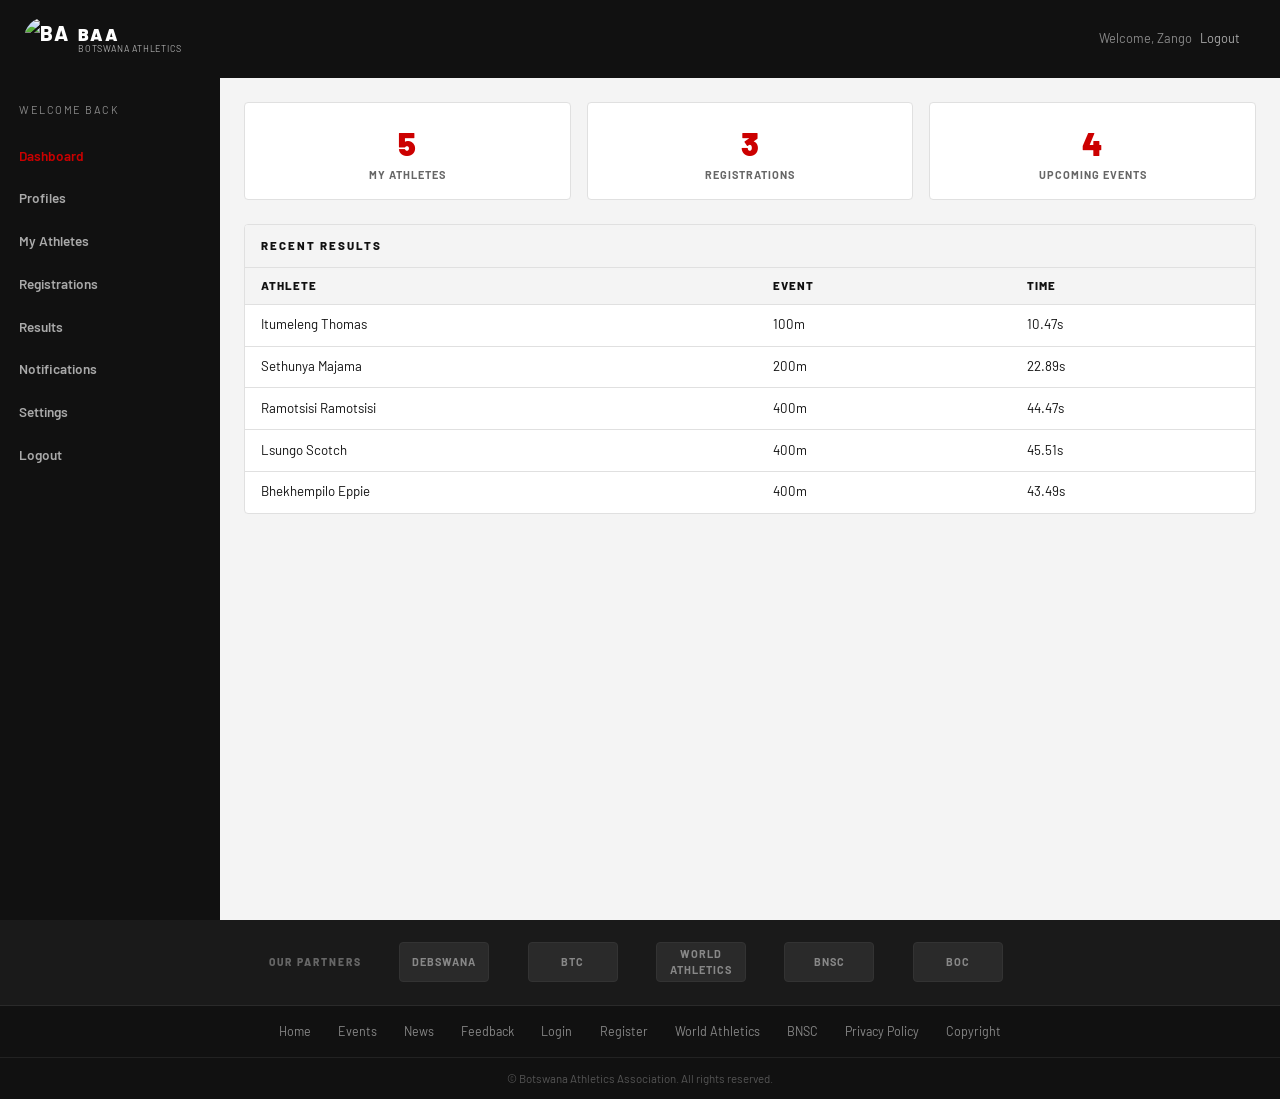
==== dashboard.html @ 001fec29 "Add files via upload" ====
<!DOCTYPE html>
<html lang="en">
<head>
  <meta charset="UTF-8" />
  <meta name="viewport" content="width=device-width, initial-scale=1.0" />
  <title>Dashboard — BAA</title>
  <link href="https://cdn.jsdelivr.net/npm/bootstrap@5.3.3/dist/css/bootstrap.min.css" rel="stylesheet" />
  <link href="https://cdn.jsdelivr.net/npm/bootstrap-icons@1.11.3/font/bootstrap-icons.css" rel="stylesheet" />
  <link href="https://fonts.googleapis.com/css2?family=Barlow:wght@400;600;700;800;900&display=swap" rel="stylesheet" />
  <link href="styles.css" rel="stylesheet" />
</head>
<body>
  <!-- NAVBAR -->
  <nav class="baa-navbar navbar">
    <div class="container-fluid px-0">
      <a class="navbar-brand" href="index.html">
        <img src="img/baa-logo.svg" alt="BAA Logo" class="baa-logo-img" />
        <span class="baa-brand-label">
          <span class="abbr">BAA</span>
          <span class="full">Botswana Athletics</span>
        </span>
      </a>
      <div class="ms-auto d-flex align-items-center gap-2">
        <span style="color:#888;font-size:0.8rem;">Welcome, Zango</span>
        <a href="login.html" style="color:#aaa;font-size:0.8rem;margin-right:1rem;">Logout</a>
      </div>
    </div>
  </nav>

  <div class="dashboard-layout">
    <!-- SIDEBAR -->
    <aside class="sidebar" aria-label="Dashboard navigation">
      <div class="welcome-msg">Welcome Back</div>
      <nav>
        <a href="dashboard.html" class="active-red">Dashboard</a>
        <a href="profile.html">Profiles</a>
        <a href="my-athletes.html">My Athletes</a>
        <a href="registrations.html">Registrations</a>
        <a href="results.html">Results</a>
        <a href="notifications.html">Notifications</a>
        <a href="settings.html">Settings</a>
        <a href="login.html">Logout</a>
      </nav>
    </aside>

    <!-- MAIN -->
    <main class="dashboard-main">

      <!-- STAT CARDS -->
      <div class="stat-cards">
        <div class="stat-card">
          <div class="stat-num">5</div>
          <div class="stat-label">My Athletes</div>
        </div>
        <div class="stat-card">
          <div class="stat-num">3</div>
          <div class="stat-label">Registrations</div>
        </div>
        <div class="stat-card">
          <div class="stat-num">4</div>
          <div class="stat-label">Upcoming Events</div>
        </div>
      </div>

      <!-- RECENT RESULTS -->
      <div class="dash-card">
        <div class="dash-card-header">Recent Results</div>
        <table class="dash-table">
          <thead>
            <tr>
              <th>Athlete</th>
              <th>Event</th>
              <th>Time</th>
            </tr>
          </thead>
          <tbody>
            <tr>
              <td>Itumeleng Thomas</td>
              <td>100m</td>
              <td>10.47s</td>
            </tr>
            <tr>
              <td>Sethunya Majama</td>
              <td>200m</td>
              <td>22.89s</td>
            </tr>
            <tr>
              <td>Ramotsisi Ramotsisi</td>
              <td>400m</td>
              <td>44.47s</td>
            </tr>
            <tr>
              <td>Lsungo Scotch</td>
              <td>400m</td>
              <td>45.51s</td>
            </tr>
            <tr>
              <td>Bhekhempilo Eppie</td>
              <td>400m</td>
              <td>43.49s</td>
            </tr>
          </tbody>
        </table>
      </div>

    </main>
  </div>

    <!-- FOOTER -->
  <footer class="baa-footer">
    <div class="footer-partners">
      <span class="footer-partners-label">Our Partners</span>
      <a href="https://www.debswana.com" target="_blank" rel="noopener" class="partner-link" title="Debswana"><span class="partner-text">Debswana</span></a>
      <a href="https://www.btc.bw" target="_blank" rel="noopener" class="partner-link" title="BTC"><span class="partner-text">BTC</span></a>
      <a href="https://www.worldathletics.org" target="_blank" rel="noopener" class="partner-link" title="World Athletics"><span class="partner-text">World Athletics</span></a>
      <a href="https://www.bnsc.gov.bw" target="_blank" rel="noopener" class="partner-link" title="BNSC"><span class="partner-text">BNSC</span></a>
      <a href="https://www.bocbotsoc.org.bw" target="_blank" rel="noopener" class="partner-link" title="BOC"><span class="partner-text">BOC</span></a>
    </div>
    <div class="footer-links-row">
      <a href="index.html">Home</a>
      <a href="events.html">Events</a>
      <a href="news.html">News</a>
      <a href="feedback.html">Feedback</a>
      <a href="login.html">Login</a>
      <a href="register.html">Register</a>
      <a href="https://www.worldathletics.org" target="_blank" rel="noopener">World Athletics</a>
      <a href="https://www.bnsc.gov.bw" target="_blank" rel="noopener">BNSC</a>
      <a href="#">Privacy Policy</a>
      <a href="#">Copyright</a>
    </div>
    <div class="footer-copy">&copy; Botswana Athletics Association. All rights reserved.</div>
  </footer>

  <script src="https://cdn.jsdelivr.net/npm/bootstrap@5.3.3/dist/js/bootstrap.bundle.min.js"></script>
</body>
</html>
---- styles.css ----
/* ============================================================
   BAA — Botswana Athletics Association
   Global Stylesheet — styles.css
   ============================================================ */

/* --- CSS Variables --- */
:root {
  --red:        #CC0000;
  --red-dark:   #990000;
  --black:      #111111;
  --dark:       #1a1a1a;
  --sidebar-bg: #111111;
  --sidebar-w:  220px;
  --white:      #ffffff;
  --grey-light: #f4f4f4;
  --grey-mid:   #e0e0e0;
  --grey-text:  #666666;
  --font-main:  'Barlow', sans-serif;
  --radius:     4px;
}

/* --- Base Reset --- */
*, *::before, *::after { box-sizing: border-box; margin: 0; padding: 0; }

body {
  font-family: var(--font-main);
  font-size: 15px;
  color: var(--black);
  background: var(--white);
}

a { text-decoration: none; color: inherit; }
img { max-width: 100%; }

/* ============================================================
   NAVBAR
   ============================================================ */

.logo-box {
  width: 78px;
  height: 78px;
  background: #fff;
  border: 0px solid #c40000;
  display: flex;
  align-items: center;
  justify-content: center;
  border-radius: var(--radius);
  overflow: hidden;
}

.logo-box img {
  width: 100%;
  height: 100%;
  object-fit: contain;
}

.brand-text {
  font-family: 'Oswald', sans-serif;
  font-size: 1.8rem;
  font-weight: 700;
  color: white;
  letter-spacing: 1px;
}   
   
.baa-navbar {
  background: var(--black);
  padding: 0 1.5rem;
  position: sticky;
  top: 0;
  z-index: 1030;
  min-height: 78px;
  display: flex;
  align-items: center;
}
.baa-navbar .navbar-brand {
  color: var(--white);
  font-weight: 800;
  font-size: 1.3rem;
  letter-spacing: 2px;
  text-transform: uppercase;
}
.baa-navbar .nav-link {
  color: #ccc !important;
  font-size: 0.82rem;
  font-weight: 600;
  text-transform: uppercase;
  letter-spacing: 1px;
  padding: 0.5rem 0.9rem !important;
  transition: color 0.2s;
}
.baa-navbar .nav-link:hover,
.baa-navbar .nav-link.active {
  color: var(--white) !important;
}
.baa-navbar .btn-signup {
  background: var(--red);
  color: var(--white) !important;
  border-radius: var(--radius);
  padding: 0.45rem 1.1rem !important;
  font-weight: 700;
  font-size: 0.78rem;
  letter-spacing: 1px;
  transition: background 0.2s;
}
.baa-navbar .btn-signup:hover { background: var(--red-dark); }

/* ============================================================
   FOOTER
   ============================================================ */
.baa-footer {
  background: var(--black);
  color: #aaa;
  font-size: 0.78rem;
  padding: 1.1rem 1.5rem;
  text-align: center;
}
.baa-footer a { color: #ccc; margin: 0 0.5rem; }
.baa-footer a:hover { color: var(--white); }

/* --- Partner logos strip --- */
.partners-strip {
  background: var(--grey-light);
  border-top: 1px solid var(--grey-mid);
  border-bottom: 1px solid var(--grey-mid);
  padding: 0.9rem 1.5rem;
  display: flex;
  align-items: center;
  gap: 1.5rem;
  flex-wrap: wrap;
}
.partners-strip span {
  font-size: 0.72rem;
  font-weight: 700;
  color: var(--grey-text);
  text-transform: uppercase;
  letter-spacing: 1px;
}
.partner-logo-placeholder {
  width: 70px;
  height: 34px;
  background: var(--grey-mid);
  border-radius: 3px;
  display: inline-block;
}

/* ============================================================
   HOME PAGE
   ============================================================ */

/* Hero */
.hero-section {
  background: var(--black);
  color: var(--white);
  min-height: 340px;
  padding: 4rem 2rem 3rem;
  display: flex;
  align-items: flex-start;
  position: relative;
  overflow: hidden;
}
.hero-section::after {
  content: '';
  position: absolute;
  right: 0; top: 0; bottom: 0;
  width: 45%;
  background: linear-gradient(135deg, #222 0%, #333 100%);
  clip-path: polygon(8% 0%, 100% 0%, 100% 100%, 0% 100%);
}
.hero-text { position: relative; z-index: 2; max-width: 520px; }
.hero-text h1 {
  font-size: clamp(1.9rem, 4vw, 3rem);
  font-weight: 900;
  line-height: 1.1;
  text-transform: uppercase;
}
.hero-text h1 span { color: var(--red); }
.hero-text p { color: #bbb; margin-top: 1rem; font-size: 0.95rem; max-width: 380px; }
.hero-buttons { margin-top: 1.5rem; display: flex; gap: 0.8rem; flex-wrap: wrap; }
.btn-red {
  background: var(--red);
  color: var(--white);
  border: none;
  border-radius: var(--radius);
  padding: 0.55rem 1.4rem;
  font-weight: 700;
  font-size: 0.85rem;
  letter-spacing: 0.5px;
  transition: background 0.2s;
  cursor: pointer;
}
.btn-red:hover { background: var(--red-dark); color: var(--white); }
.btn-outline-white {
  background: transparent;
  color: var(--white);
  border: 2px solid #555;
  border-radius: var(--radius);
  padding: 0.55rem 1.4rem;
  font-weight: 700;
  font-size: 0.85rem;
  transition: border-color 0.2s;
}
.btn-outline-white:hover { border-color: var(--white); color: var(--white); }

/* Upcoming Events strip */
.upcoming-strip {
  background: var(--white);
  border-bottom: 1px solid var(--grey-mid);
  padding: 1.2rem 1.5rem;
}
.upcoming-strip h5 {
  font-size: 0.7rem;
  font-weight: 800;
  letter-spacing: 2px;
  text-transform: uppercase;
  color: var(--grey-text);
  margin-bottom: 0.8rem;
}
.event-card-sm {
  border: 1px solid var(--grey-mid);
  border-radius: var(--radius);
  padding: 0.7rem 1rem;
  font-size: 0.82rem;
  height: 100%;
}
.event-card-sm .event-name { font-weight: 700; }
.event-card-sm .event-date { color: var(--red); font-size: 0.75rem; margin: 0.2rem 0; }
.event-card-sm .event-location { color: var(--grey-text); font-size: 0.75rem; }

/* News section */
.news-section { padding: 2rem 1.5rem; }
.section-header {
  display: flex;
  align-items: center;
  justify-content: space-between;
  margin-bottom: 1rem;
  border-bottom: 2px solid var(--grey-mid);
  padding-bottom: 0.5rem;
}
.section-header h2 {
  font-size: 0.75rem;
  font-weight: 800;
  letter-spacing: 2px;
  text-transform: uppercase;
}
.section-header a { font-size: 0.75rem; color: var(--grey-text); }

.news-item {
  display: flex;
  align-items: flex-start;
  gap: 0.8rem;
  padding: 0.7rem 0;
  border-bottom: 1px solid var(--grey-mid);
}
.news-thumb {
  width: 60px;
  height: 48px;
  background: var(--grey-mid);
  border-radius: 2px;
  flex-shrink: 0;
}
.news-item h6 { font-size: 0.82rem; font-weight: 700; margin: 0; line-height: 1.3; }
.news-item .news-meta { font-size: 0.72rem; color: var(--grey-text); margin-top: 0.2rem; }
.btn-read-more {
  background: var(--red);
  color: var(--white);
  font-size: 0.65rem;
  font-weight: 700;
  border: none;
  border-radius: 2px;
  padding: 0.25rem 0.6rem;
  white-space: nowrap;
  flex-shrink: 0;
}

/* ============================================================
   EVENTS PAGE
   ============================================================ */
.page-hero {
  background: var(--black);
  color: var(--white);
  padding: 2.5rem 1.5rem 1.5rem;
  text-align: center;
}
.page-hero h1 {
  font-size: 2rem;
  font-weight: 900;
  text-transform: uppercase;
  letter-spacing: 2px;
}
.page-hero p { color: #aaa; font-size: 0.88rem; margin-top: 0.4rem; }

.events-filters {
  background: var(--grey-light);
  border-bottom: 1px solid var(--grey-mid);
  padding: 0.8rem 1.5rem;
  display: flex;
  gap: 0.8rem;
  flex-wrap: wrap;
  align-items: center;
}
.events-filters input, .events-filters select {
  border: 1px solid var(--grey-mid);
  border-radius: var(--radius);
  padding: 0.45rem 0.75rem;
  font-size: 0.82rem;
  outline: none;
}
.events-filters input:focus, .events-filters select:focus {
  border-color: var(--red);
}

.events-list { padding: 1.5rem; }
.event-row {
  display: flex;
  align-items: center;
  justify-content: space-between;
  border-bottom: 1px solid var(--grey-mid);
  padding: 1rem 0;
  flex-wrap: wrap;
  gap: 0.5rem;
}
.event-row-info { display: flex; align-items: center; gap: 1rem; }
.event-date-badge {
  background: var(--black);
  color: var(--white);
  border-radius: var(--radius);
  padding: 0.4rem 0.8rem;
  font-size: 0.75rem;
  font-weight: 700;
  text-align: center;
  min-width: 64px;
}
.event-row h6 { font-weight: 700; margin: 0; font-size: 0.9rem; }
.event-row .event-sub { font-size: 0.78rem; color: var(--grey-text); margin-top: 0.1rem; }
.btn-view-details {
  background: transparent;
  border: 1px solid var(--grey-mid);
  border-radius: var(--radius);
  padding: 0.4rem 0.9rem;
  font-size: 0.78rem;
  font-weight: 600;
  transition: border-color 0.2s;
  cursor: pointer;
}
.btn-view-details:hover { border-color: var(--red); color: var(--red); }

/* Pagination */
.baa-pagination { display: flex; gap: 0.3rem; justify-content: center; padding: 1.5rem; }
.baa-pagination a {
  border: 1px solid var(--grey-mid);
  border-radius: var(--radius);
  padding: 0.35rem 0.75rem;
  font-size: 0.82rem;
  font-weight: 600;
}
.baa-pagination a.active { background: var(--red); color: var(--white); border-color: var(--red); }
.baa-pagination a:hover:not(.active) { border-color: var(--black); }

/* ============================================================
   EVENT DETAIL PAGE
   ============================================================ */
.breadcrumb-bar {
  background: var(--grey-light);
  border-bottom: 1px solid var(--grey-mid);
  padding: 0.6rem 1.5rem;
  font-size: 0.78rem;
  color: var(--grey-text);
}
.breadcrumb-bar a { color: var(--red); }

.event-detail-wrap { padding: 2rem 1.5rem; }
.event-detail-wrap h2 { font-size: 1.5rem; font-weight: 900; text-transform: uppercase; }
.event-detail-wrap .event-dates { color: var(--red); font-size: 0.85rem; margin: 0.3rem 0 1rem; }
.event-description { font-size: 0.9rem; line-height: 1.7; color: #333; }

.event-info-table { margin-top: 1.5rem; }
.event-info-table h5 {
  font-size: 0.7rem;
  font-weight: 800;
  letter-spacing: 2px;
  text-transform: uppercase;
  color: var(--grey-text);
  margin-bottom: 0.8rem;
  border-bottom: 2px solid var(--grey-mid);
  padding-bottom: 0.4rem;
}
.info-row { display: flex; gap: 1rem; padding: 0.5rem 0; border-bottom: 1px solid var(--grey-mid); font-size: 0.85rem; }
.info-label { font-weight: 700; min-width: 110px; }
.info-value { color: #333; }

.detail-action-btns { display: flex; gap: 0.8rem; margin-top: 1.5rem; flex-wrap: wrap; }

/* ============================================================
   NEWS PAGE
   ============================================================ */
.news-grid { padding: 1.5rem; }
.news-card {
  border: 1px solid var(--grey-mid);
  border-radius: var(--radius);
  overflow: hidden;
  height: 100%;
  display: flex;
  flex-direction: column;
}
.news-card-thumb {
  background: var(--grey-mid);
  height: 160px;
}
.news-card-body { padding: 1rem; flex: 1; }
.news-card-body h6 { font-weight: 700; font-size: 0.9rem; line-height: 1.4; }
.news-card-meta { font-size: 0.72rem; color: var(--grey-text); margin-bottom: 0.4rem; }
.news-card-excerpt { font-size: 0.82rem; color: #555; }
.news-card-footer { padding: 0.7rem 1rem; border-top: 1px solid var(--grey-mid); }

/* ============================================================
   NEWS ARTICLE PAGE
   ============================================================ */
.article-wrap { max-width: 760px; margin: 0 auto; padding: 2rem 1.5rem; }
.article-wrap h1 { font-size: clamp(1.3rem, 3vw, 2rem); font-weight: 900; line-height: 1.2; text-transform: uppercase; }
.article-wrap .article-meta { color: var(--grey-text); font-size: 0.8rem; margin: 0.8rem 0 1.5rem; }
.article-image {
  width: 100%;
  height: 300px;
  background: var(--grey-mid);
  border-radius: var(--radius);
  margin-bottom: 1.5rem;
}
.article-body { font-size: 0.95rem; line-height: 1.8; color: #333; }
.article-nav { display: flex; gap: 0.8rem; margin-top: 2rem; }

/* ============================================================
   AUTH PAGES (Login / Register)
   ============================================================ */
.auth-page { background: var(--grey-light); min-height: calc(100vh - 120px); display: flex; align-items: center; justify-content: center; padding: 2rem; }
.auth-card {
  background: var(--white);
  border: 1px solid var(--grey-mid);
  border-radius: var(--radius);
  padding: 2.5rem 2rem;
  width: 100%;
  max-width: 440px;
  box-shadow: 0 4px 24px rgba(0,0,0,0.07);
}
.auth-card h2 { font-size: 1.5rem; font-weight: 900; text-transform: uppercase; text-align: center; margin-bottom: 1.5rem; }
.form-group { margin-bottom: 1.1rem; }
.form-group label { font-size: 0.82rem; font-weight: 700; margin-bottom: 0.35rem; display: block; }
.form-group input {
  width: 100%;
  border: 1px solid var(--grey-mid);
  border-radius: var(--radius);
  padding: 0.6rem 0.85rem;
  font-size: 0.88rem;
  outline: none;
  transition: border-color 0.2s;
}
.form-group input:focus { border-color: var(--red); }
.btn-auth {
  width: 100%;
  background: var(--red);
  color: var(--white);
  border: none;
  border-radius: var(--radius);
  padding: 0.75rem;
  font-weight: 800;
  font-size: 0.9rem;
  letter-spacing: 1px;
  text-transform: uppercase;
  cursor: pointer;
  margin-top: 0.5rem;
  transition: background 0.2s;
}
.btn-auth:hover { background: var(--red-dark); }
.auth-footer-text { text-align: center; font-size: 0.8rem; margin-top: 1rem; color: var(--grey-text); }
.auth-footer-text a { color: var(--red); font-weight: 600; }
.forgot-link { font-size: 0.78rem; color: var(--red); display: block; text-align: right; margin-top: 0.2rem; }
.terms-text { font-size: 0.78rem; color: var(--grey-text); text-align: center; margin-top: 0.8rem; }
.terms-text a { color: var(--red); }

/* ============================================================
   DASHBOARD (Sidebar layout)
   ============================================================ */
.dashboard-layout { display: flex; min-height: calc(100vh - 58px); }

.sidebar {
  width: var(--sidebar-w);
  background: var(--sidebar-bg);
  color: var(--white);
  padding: 1.5rem 0;
  flex-shrink: 0;
  position: sticky;
  top: 58px;
  height: calc(100vh - 58px);
  overflow-y: auto;
}
.sidebar .welcome-msg {
  font-size: 0.68rem;
  letter-spacing: 1.5px;
  text-transform: uppercase;
  color: #888;
  padding: 0 1.2rem;
  margin-bottom: 1rem;
}
.sidebar nav a {
  display: block;
  padding: 0.7rem 1.2rem;
  color: #aaa;
  font-size: 0.85rem;
  font-weight: 600;
  transition: color 0.15s, background 0.15s;
}
.sidebar nav a:hover { color: var(--white); background: rgba(255,255,255,0.05); }
.sidebar nav a.active { color: var(--white); }
.sidebar nav a.active-red { color: var(--red) !important; }

.dashboard-main { flex: 1; background: var(--grey-light); padding: 1.5rem; overflow-x: hidden; }

/* Dashboard stats */
.stat-cards { display: flex; gap: 1rem; margin-bottom: 1.5rem; flex-wrap: wrap; }
.stat-card {
  background: var(--white);
  border: 1px solid var(--grey-mid);
  border-radius: var(--radius);
  padding: 1rem 1.5rem;
  flex: 1;
  min-width: 110px;
  text-align: center;
}
.stat-card .stat-num { font-size: 2rem; font-weight: 900; color: var(--red); }
.stat-card .stat-label { font-size: 0.68rem; font-weight: 700; text-transform: uppercase; letter-spacing: 1px; color: var(--grey-text); }

/* Tables in dashboard */
.dash-card {
  background: var(--white);
  border: 1px solid var(--grey-mid);
  border-radius: var(--radius);
  overflow: hidden;
  margin-bottom: 1.5rem;
}
.dash-card-header {
  padding: 0.75rem 1rem;
  border-bottom: 1px solid var(--grey-mid);
  font-size: 0.72rem;
  font-weight: 800;
  letter-spacing: 2px;
  text-transform: uppercase;
  background: var(--grey-light);
}
.dash-table { width: 100%; border-collapse: collapse; font-size: 0.83rem; }
.dash-table th {
  background: var(--grey-light);
  font-size: 0.72rem;
  font-weight: 800;
  text-transform: uppercase;
  letter-spacing: 1px;
  padding: 0.6rem 1rem;
  border-bottom: 1px solid var(--grey-mid);
  text-align: left;
}
.dash-table td { padding: 0.65rem 1rem; border-bottom: 1px solid var(--grey-mid); }
.dash-table tr:last-child td { border-bottom: none; }

/* Status badges */
.badge-confirmed { background: #d4edda; color: #1a6e2e; padding: 0.25rem 0.6rem; border-radius: 20px; font-size: 0.7rem; font-weight: 700; }
.badge-pending   { background: #fff3cd; color: #856404; padding: 0.25rem 0.6rem; border-radius: 20px; font-size: 0.7rem; font-weight: 700; }
.badge-rejected  { background: #f8d7da; color: #842029; padding: 0.25rem 0.6rem; border-radius: 20px; font-size: 0.7rem; font-weight: 700; }

/* Notification items */
.notification-item {
  display: flex;
  gap: 1rem;
  padding: 1rem;
  border-bottom: 1px solid var(--grey-mid);
  align-items: flex-start;
}
.notification-item:last-child { border-bottom: none; }
.notification-dot { width: 10px; height: 10px; border-radius: 50%; flex-shrink: 0; margin-top: 4px; }
.dot-red { background: var(--red); }
.dot-grey { background: var(--grey-mid); }
.notification-item h6 { font-size: 0.85rem; font-weight: 700; margin: 0; }
.notification-item p { font-size: 0.78rem; color: var(--grey-text); margin: 0.2rem 0 0; }
.notification-item .notif-time { font-size: 0.72rem; color: var(--grey-text); }

/* Notif tabs */
.notif-tabs { display: flex; border-bottom: 2px solid var(--grey-mid); }
.notif-tabs button {
  background: none;
  border: none;
  padding: 0.7rem 1.2rem;
  font-size: 0.82rem;
  font-weight: 700;
  color: var(--grey-text);
  cursor: pointer;
  border-bottom: 2px solid transparent;
  margin-bottom: -2px;
  transition: color 0.2s;
}
.notif-tabs button.active { color: var(--red); border-bottom-color: var(--red); }

/* Profile */
.profile-section { background: var(--white); border: 1px solid var(--grey-mid); border-radius: var(--radius); padding: 1.5rem; margin-bottom: 1.5rem; }
.profile-section h5 { font-size: 0.7rem; font-weight: 800; letter-spacing: 2px; text-transform: uppercase; color: var(--grey-text); margin-bottom: 1rem; border-bottom: 1px solid var(--grey-mid); padding-bottom: 0.5rem; }
.profile-field { display: flex; gap: 0.5rem; margin-bottom: 0.6rem; font-size: 0.85rem; }
.profile-field-label { font-weight: 700; min-width: 120px; }
.profile-field-value { color: #444; }

.personal-bests { background: var(--grey-light); border: 1px solid var(--grey-mid); border-radius: var(--radius); padding: 1rem; margin-top: 1rem; }
.personal-bests h6 { font-size: 0.68rem; font-weight: 800; letter-spacing: 2px; text-transform: uppercase; margin-bottom: 0.7rem; }
.pb-item { font-size: 0.82rem; margin-bottom: 0.3rem; }

/* Settings */
.settings-group { background: var(--white); border: 1px solid var(--grey-mid); border-radius: var(--radius); padding: 1.2rem; margin-bottom: 1rem; }
.settings-group h6 { font-size: 0.7rem; font-weight: 800; letter-spacing: 2px; text-transform: uppercase; color: var(--grey-text); margin-bottom: 1rem; }
.settings-row { display: flex; align-items: center; justify-content: space-between; padding: 0.5rem 0; border-bottom: 1px solid var(--grey-mid); font-size: 0.85rem; }
.settings-row:last-child { border-bottom: none; }

/* Add athlete button */
.btn-add-athlete {
  background: var(--red);
  color: var(--white);
  border: none;
  border-radius: var(--radius);
  padding: 0.45rem 1rem;
  font-weight: 700;
  font-size: 0.78rem;
  cursor: pointer;
  transition: background 0.2s;
}
.btn-add-athlete:hover { background: var(--red-dark); }
.btn-view-sm {
  background: var(--black);
  color: var(--white);
  border: none;
  border-radius: 2px;
  padding: 0.25rem 0.65rem;
  font-size: 0.72rem;
  font-weight: 600;
  cursor: pointer;
}

/* ============================================================
   RESPONSIVE
   ============================================================ */
@media (max-width: 768px) {
  .hero-section::after { display: none; }
  .hero-text h1 { font-size: 1.6rem; }

  .dashboard-layout { flex-direction: column; }
  .sidebar {
    width: 100%;
    height: auto;
    position: relative;
    top: 0;
    padding: 0.5rem 0;
    display: flex;
    overflow-x: auto;
    flex-direction: row;
    align-items: center;
  }
  .sidebar .welcome-msg { display: none; }
  .sidebar nav { display: flex; flex-direction: row; }
  .sidebar nav a { padding: 0.6rem 0.9rem; white-space: nowrap; font-size: 0.78rem; }
  .stat-cards { flex-direction: row; }
  .stat-card { min-width: 80px; }

  .event-row { flex-direction: column; align-items: flex-start; }
  .auth-card { padding: 1.5rem 1.2rem; }
  .detail-action-btns { flex-direction: column; }
  .article-image { height: 200px; }
}

@media (max-width: 480px) {
  .baa-navbar .nav-link { padding: 0.4rem 0.5rem !important; font-size: 0.72rem; }
  .dashboard-main { padding: 1rem; }
}

/* ============================================================
   LOGO UPDATE
   ============================================================ */
.navbar-brand {
  display: flex !important;
  align-items: center;
  gap: 10px;
  text-decoration: none;
}
.baa-logo-img {
  width: 44px;
  height: 44px;
  border-radius: 50%;
  flex-shrink: 0;
  object-fit: contain;
}
.baa-brand-label {
  display: flex;
  flex-direction: column;
  line-height: 1.15;
}
.baa-brand-label .abbr {
  font-size: 1.1rem;
  font-weight: 900;
  color: #fff;
  letter-spacing: 2px;
}
.baa-brand-label .full {
  font-size: 0.56rem;
  font-weight: 400;
  color: rgba(255,255,255,0.65);
  letter-spacing: 0.8px;
  text-transform: uppercase;
}

/* ============================================================
   UPDATED FOOTER WITH PARTNERS INSIDE
   ============================================================ */
.baa-footer {
  background: #111 !important;
  color: #aaa;
  font-size: 0.78rem;
  padding: 0 !important;
}
.footer-partners {
  background: #1a1a1a;
  border-bottom: 1px solid #2a2a2a;
  padding: 1.4rem 1.5rem;
  display: flex;
  align-items: center;
  gap: 1.4rem;
  flex-wrap: wrap;
}
.footer-partners-label {
  font-size: 0.65rem;
  font-weight: 800;
  color: #666;
  text-transform: uppercase;
  letter-spacing: 2px;
  white-space: nowrap;
  flex-shrink: 0;
}
.partner-link {
  display: flex;
  align-items: center;
  justify-content: center;
  width: 90px;
  height: 40px;
  background: #2a2a2a;
  border-radius: 4px;
  border: 1px solid #333;
  transition: background 0.2s, border-color 0.2s, transform 0.15s;
  text-decoration: none;
  overflow: hidden;
}
.partner-link:hover {
  background: #333;
  border-color: #CC0000;
  transform: translateY(-2px);
}
.partner-link img {
  max-width: 80px;
  max-height: 32px;
  object-fit: contain;
  filter: brightness(0) invert(0.7);
  transition: filter 0.2s;
}
.partner-link:hover img {
  filter: brightness(0) invert(1);
}
.partner-link .partner-text {
  font-size: 0.7rem;
  font-weight: 700;
  color: #888;
  text-transform: uppercase;
  letter-spacing: 1px;
  transition: color 0.2s;
}
.partner-link:hover .partner-text { color: #fff; }

.footer-links-row {
  padding: 1rem 1.5rem;
  border-bottom: 1px solid #222;
  display: flex;
  align-items: center;
  justify-content: space-between;
  flex-wrap: wrap;
  gap: 0.5rem;
}
.footer-links-row a {
  color: #888;
  font-size: 0.78rem;
  margin-right: 1.2rem;
  transition: color 0.2s;
}
.footer-links-row a:hover { color: #fff; }
.footer-copy {
  padding: 0.75rem 1.5rem;
  font-size: 0.72rem;
  color: #555;
  text-align: center;
}

/* Hide old partners-strip (now in footer) */
.partners-strip { display: none !important; }

/* ============================================================
   MOBILE NAV IMPROVEMENTS
   ============================================================ */
@media (max-width: 991px) {
  .baa-brand-label .full { display: none; }
}
@media (max-width: 576px) {
  .footer-partners { gap: 0.8rem; padding: 1rem; }
  .partner-link { width: 72px; height: 34px; }
  .footer-links-row { justify-content: center; }
}

/* ============================================================
   FORM FIXES — textarea and select inherit form-group styling
   ============================================================ */
.form-group textarea,
.form-group select,
.fb-textarea {
  width: 100%;
  border: 1px solid var(--grey-mid);
  border-radius: var(--radius);
  padding: 0.6rem 0.85rem;
  font-size: 0.88rem;
  outline: none;
  resize: vertical;
  font-family: inherit;
  transition: border-color 0.2s;
  background: #fff;
}
.form-group textarea:focus,
.fb-textarea:focus,
.form-group select:focus {
  border-color: var(--red);
}
.fb-textarea { min-height: 130px; }

/* ============================================================
   LOGIN BUTTON IN NAVBAR  (replaces Sign Up btn in public nav)
   ============================================================ */
.baa-navbar .btn-login {
  background: var(--red);
  color: var(--white) !important;
  border-radius: var(--radius);
  padding: 0.45rem 1.2rem !important;
  font-weight: 700;
  font-size: 0.78rem;
  letter-spacing: 1px;
  transition: background 0.2s;
}
.baa-navbar .btn-login:hover { background: var(--red-dark); }

/* ============================================================
   HERO VIDEO BACKGROUND
   ============================================================ */
.hero-video-wrap {
  position: relative;
  background: var(--black);
  color: var(--white);
  min-height: 380px;
  display: flex;
  align-items: center;
  overflow: hidden;
}
.hero-video-wrap video {
  position: absolute;
  inset: 0;
  width: 100%;
  height: 100%;
  object-fit: cover;
  z-index: 0;
  opacity: 0.35;
}
.hero-video-overlay {
  position: absolute;
  inset: 0;
  background: linear-gradient(to right, rgba(0,0,0,0.85) 55%, rgba(0,0,0,0.3) 100%);
  z-index: 1;
}
.hero-video-content {
  position: relative;
  z-index: 2;
  padding: 4rem 2rem 3rem;
  max-width: 600px;
}
.hero-video-content h1 {
  font-size: clamp(2rem, 5vw, 3.2rem);
  font-weight: 900;
  line-height: 1.05;
  text-transform: uppercase;
}
.hero-video-content h1 span { color: var(--red); }
.hero-video-content p { color: #bbb; margin-top: 1rem; font-size: 0.95rem; max-width: 400px; }
.hero-video-content .hero-buttons { margin-top: 1.5rem; display: flex; gap: 0.8rem; flex-wrap: wrap; }

/* ============================================================
   FOOTER — CENTRED PARTNERS ROW (override)
   ============================================================ */
.baa-footer {
  background: #111 !important;
  color: #aaa;
  font-size: 0.78rem;
  padding: 0 !important;
}
.footer-partners {
  background: #1a1a1a;
  border-bottom: 1px solid #2a2a2a;
  padding: 1.4rem 2rem;
  display: flex;
  align-items: center;
  justify-content: center;
  gap: 1.4rem;
  flex-wrap: wrap;
}
.footer-partners-label {
  font-size: 0.65rem;
  font-weight: 800;
  color: #666;
  text-transform: uppercase;
  letter-spacing: 2px;
  white-space: nowrap;
  flex-shrink: 0;
  margin-right: 0.4rem;
}
.partner-link {
  display: flex;
  align-items: center;
  justify-content: center;
  width: 90px;
  height: 40px;
  background: #2a2a2a;
  border-radius: 4px;
  border: 1px solid #333;
  transition: background 0.2s, border-color 0.2s, transform 0.15s;
  text-decoration: none;
  overflow: hidden;
}
.partner-link:hover {
  background: #333;
  border-color: #CC0000;
  transform: translateY(-2px);
}
.partner-link .partner-text {
  font-size: 0.68rem;
  font-weight: 700;
  color: #888;
  text-transform: uppercase;
  letter-spacing: 1px;
  transition: color 0.2s;
}
.partner-link:hover .partner-text { color: #fff; }

.footer-links-row {
  padding: 1rem 2rem;
  border-bottom: 1px solid #222;
  display: flex;
  align-items: center;
  justify-content: center;
  flex-wrap: wrap;
  gap: 0.3rem;
}
.footer-links-row a {
  color: #888;
  font-size: 0.78rem;
  margin: 0 0.7rem;
  transition: color 0.2s;
}
.footer-links-row a:hover { color: #fff; }
.footer-copy {
  padding: 0.75rem 2rem;
  font-size: 0.72rem;
  color: #555;
  text-align: center;
}

/* Home page hero uses new video wrap — keep old .hero-section for fallback */
.hero-section { min-height: 380px; }

/* Quick Links section on homepage */
.quick-links-row {
  background: var(--red);
  display: flex;
  align-items: stretch;
  flex-wrap: wrap;
}
.quick-link-item {
  flex: 1;
  min-width: 180px;
  padding: 1.2rem 1.5rem;
  color: #fff;
  text-align: center;
  border-right: 1px solid rgba(255,255,255,0.15);
  transition: background 0.2s;
  text-decoration: none;
  display: flex;
  flex-direction: column;
  align-items: center;
  gap: 0.4rem;
}
.quick-link-item:last-child { border-right: none; }
.quick-link-item:hover { background: rgba(0,0,0,0.15); color: #fff; }
.quick-link-item i { font-size: 1.4rem; }
.quick-link-item span { font-size: 0.78rem; font-weight: 700; text-transform: uppercase; letter-spacing: 1px; }
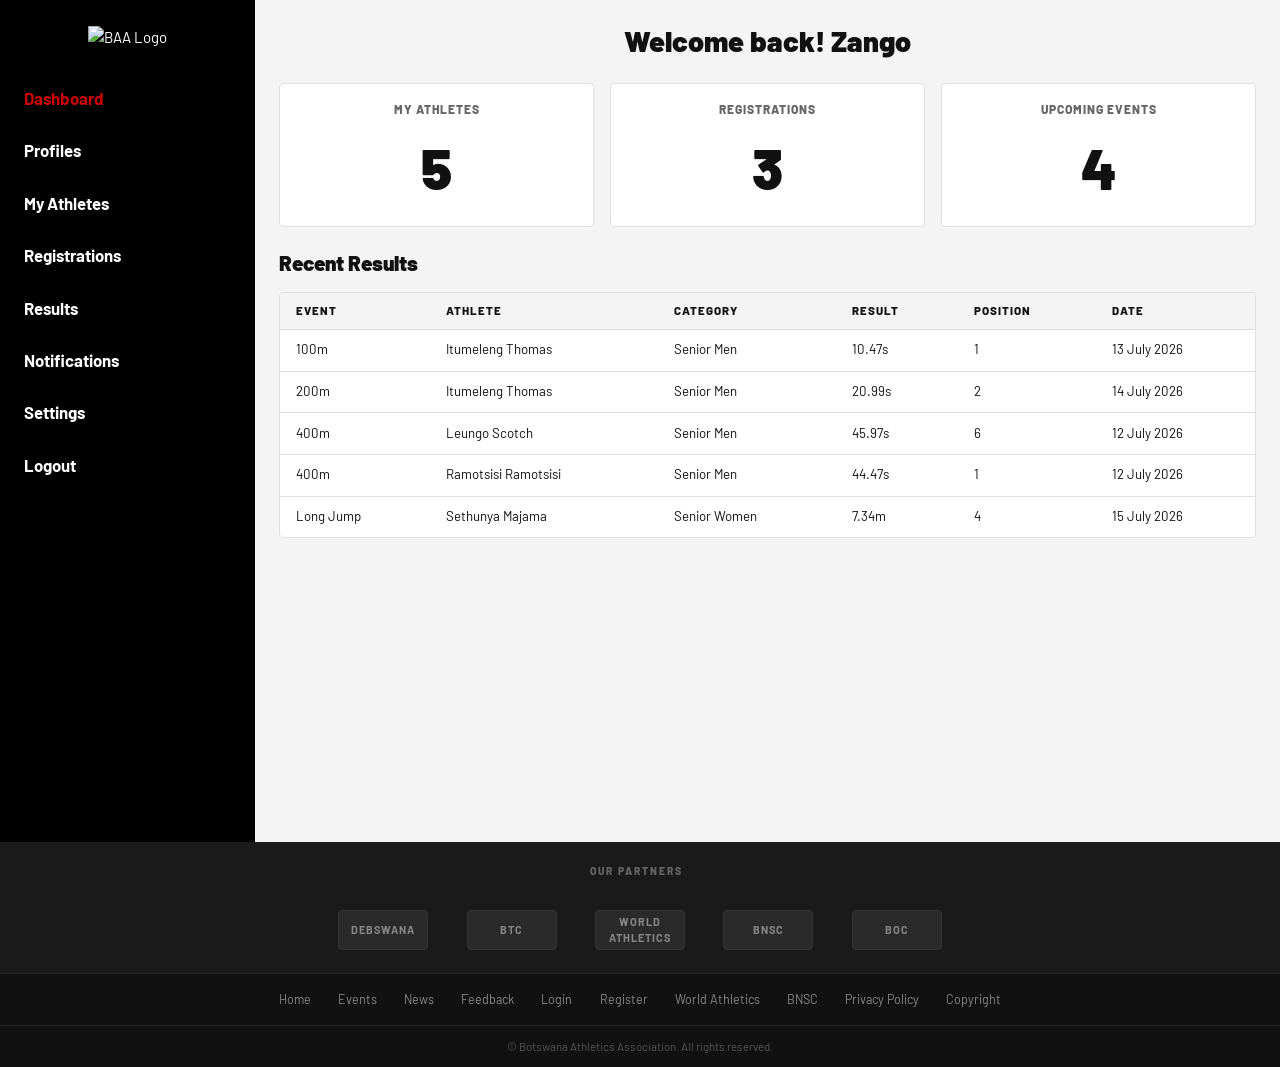
==== commit de00a995: "Added files from my local machine via upload" ====
--- a/dashboard.html
+++ b/dashboard.html
@@ -10,27 +10,12 @@
   <link href="styles.css" rel="stylesheet" />
 </head>
 <body>
-  <!-- NAVBAR -->
-  <nav class="baa-navbar navbar">
-    <div class="container-fluid px-0">
-      <a class="navbar-brand" href="index.html">
-        <img src="img/baa-logo.svg" alt="BAA Logo" class="baa-logo-img" />
-        <span class="baa-brand-label">
-          <span class="abbr">BAA</span>
-          <span class="full">Botswana Athletics</span>
-        </span>
-      </a>
-      <div class="ms-auto d-flex align-items-center gap-2">
-        <span style="color:#888;font-size:0.8rem;">Welcome, Zango</span>
-        <a href="login.html" style="color:#aaa;font-size:0.8rem;margin-right:1rem;">Logout</a>
-      </div>
-    </div>
-  </nav>
-
   <div class="dashboard-layout">
     <!-- SIDEBAR -->
     <aside class="sidebar" aria-label="Dashboard navigation">
-      <div class="welcome-msg">Welcome Back</div>
+      <div class="sidebar-logo">
+        <img src="img/botswana-athletics-association.jpg" alt="BAA Logo" />
+      </div>
       <nav>
         <a href="dashboard.html" class="active-red">Dashboard</a>
         <a href="profile.html">Profiles</a>
@@ -46,58 +31,78 @@
     <!-- MAIN -->
     <main class="dashboard-main">
 
+      <h1 style="font-size:1.8rem;font-weight:900;margin-bottom:1.5rem;text-align:center;">Welcome back! Zango</h1>
+
       <!-- STAT CARDS -->
       <div class="stat-cards">
         <div class="stat-card">
-          <div class="stat-num">5</div>
-          <div class="stat-label">My Athletes</div>
+          <div class="stat-label" style="font-size:0.75rem;font-weight:800;text-transform:uppercase;letter-spacing:1px;color:var(--grey-text);margin-bottom:0.5rem;">My Athletes</div>
+          <div class="stat-num" style="font-size:3.5rem;font-weight:900;color:var(--black);">5</div>
         </div>
         <div class="stat-card">
-          <div class="stat-num">3</div>
-          <div class="stat-label">Registrations</div>
+          <div class="stat-label" style="font-size:0.75rem;font-weight:800;text-transform:uppercase;letter-spacing:1px;color:var(--grey-text);margin-bottom:0.5rem;">Registrations</div>
+          <div class="stat-num" style="font-size:3.5rem;font-weight:900;color:var(--black);">3</div>
         </div>
         <div class="stat-card">
-          <div class="stat-num">4</div>
-          <div class="stat-label">Upcoming Events</div>
+          <div class="stat-label" style="font-size:0.75rem;font-weight:800;text-transform:uppercase;letter-spacing:1px;color:var(--grey-text);margin-bottom:0.5rem;">Upcoming Events</div>
+          <div class="stat-num" style="font-size:3.5rem;font-weight:900;color:var(--black);">4</div>
         </div>
       </div>
 
       <!-- RECENT RESULTS -->
+      <h2 style="font-size:1.3rem;font-weight:900;margin-bottom:1rem;">Recent Results</h2>
       <div class="dash-card">
-        <div class="dash-card-header">Recent Results</div>
         <table class="dash-table">
           <thead>
             <tr>
+              <th>Event</th>
               <th>Athlete</th>
-              <th>Event</th>
-              <th>Time</th>
+              <th>Category</th>
+              <th>Result</th>
+              <th>Position</th>
+              <th>Date</th>
             </tr>
           </thead>
           <tbody>
             <tr>
+              <td>100m</td>
               <td>Itumeleng Thomas</td>
-              <td>100m</td>
+              <td>Senior Men</td>
               <td>10.47s</td>
+              <td>1</td>
+              <td>13 July 2026</td>
             </tr>
             <tr>
-              <td>Sethunya Majama</td>
               <td>200m</td>
-              <td>22.89s</td>
+              <td>Itumeleng Thomas</td>
+              <td>Senior Men</td>
+              <td>20.99s</td>
+              <td>2</td>
+              <td>14 July 2026</td>
             </tr>
             <tr>
-              <td>Ramotsisi Ramotsisi</td>
               <td>400m</td>
-              <td>44.47s</td>
+              <td>Leungo Scotch</td>
+              <td>Senior Men</td>
+              <td>45.97s</td>
+              <td>6</td>
+              <td>12 July 2026</td>
             </tr>
             <tr>
-              <td>Lsungo Scotch</td>
               <td>400m</td>
-              <td>45.51s</td>
+              <td>Ramotsisi Ramotsisi</td>
+              <td>Senior Men</td>
+              <td>44.47s</td>
+              <td>1</td>
+              <td>12 July 2026</td>
             </tr>
             <tr>
-              <td>Bhekhempilo Eppie</td>
-              <td>400m</td>
-              <td>43.49s</td>
+              <td>Long Jump</td>
+              <td>Sethunya Majama</td>
+              <td>Senior Women</td>
+              <td>7.34m</td>
+              <td>4</td>
+              <td>15 July 2026</td>
             </tr>
           </tbody>
         </table>
@@ -106,7 +111,7 @@
     </main>
   </div>
 
-    <!-- FOOTER -->
+  <!-- FOOTER -->
   <footer class="baa-footer">
     <div class="footer-partners">
       <span class="footer-partners-label">Our Partners</span>
@@ -133,4 +138,5 @@
 
   <script src="https://cdn.jsdelivr.net/npm/bootstrap@5.3.3/dist/js/bootstrap.bundle.min.js"></script>
 </body>
-</html>+</html>
+
--- a/styles.css
+++ b/styles.css
@@ -9,8 +9,8 @@
   --red-dark:   #990000;
   --black:      #111111;
   --dark:       #1a1a1a;
-  --sidebar-bg: #111111;
-  --sidebar-w:  220px;
+  --sidebar-bg: #000000;
+  --sidebar-w:  255px;
   --white:      #ffffff;
   --grey-light: #f4f4f4;
   --grey-mid:   #e0e0e0;
@@ -68,9 +68,10 @@
   position: sticky;
   top: 0;
   z-index: 1030;
-  min-height: 78px;
-  display: flex;
-  align-items: center;
+  min-height: 70px;
+  display: flex;
+  align-items: center;
+  box-shadow: 0 2px 10px rgba(0,0,0,0.15);
 }
 .baa-navbar .navbar-brand {
   color: var(--white);
@@ -78,31 +79,58 @@
   font-size: 1.3rem;
   letter-spacing: 2px;
   text-transform: uppercase;
-}
+  transition: opacity 0.2s;
+}
+.baa-navbar .navbar-brand:hover { opacity: 0.85; }
 .baa-navbar .nav-link {
-  color: #ccc !important;
-  font-size: 0.82rem;
+  color: rgba(255,255,255,0.65) !important;
+  font-size: 0.8rem;
   font-weight: 600;
   text-transform: uppercase;
-  letter-spacing: 1px;
-  padding: 0.5rem 0.9rem !important;
-  transition: color 0.2s;
-}
-.baa-navbar .nav-link:hover,
+  letter-spacing: 1.2px;
+  padding: 0.5rem 1rem !important;
+  transition: all 0.2s ease;
+  position: relative;
+}
+.baa-navbar .nav-link::after {
+  content: '';
+  position: absolute;
+  bottom: 2px;
+  left: 1rem;
+  right: 1rem;
+  height: 2px;
+  background: var(--red);
+  transform: scaleX(0);
+  transition: transform 0.25s ease;
+  transform-origin: left;
+}
+.baa-navbar .nav-link:hover {
+  color: var(--white) !important;
+}
+.baa-navbar .nav-link:hover::after {
+  transform: scaleX(1);
+}
 .baa-navbar .nav-link.active {
   color: var(--white) !important;
+}
+.baa-navbar .nav-link.active::after {
+  transform: scaleX(1);
 }
 .baa-navbar .btn-signup {
   background: var(--red);
   color: var(--white) !important;
   border-radius: var(--radius);
-  padding: 0.45rem 1.1rem !important;
+  padding: 0.5rem 1.2rem !important;
   font-weight: 700;
   font-size: 0.78rem;
   letter-spacing: 1px;
-  transition: background 0.2s;
-}
-.baa-navbar .btn-signup:hover { background: var(--red-dark); }
+  transition: all 0.2s;
+}
+.baa-navbar .btn-signup:hover {
+  background: var(--red-dark);
+  transform: translateY(-1px);
+  box-shadow: 0 4px 12px rgba(204,0,0,0.3);
+}
 
 /* ============================================================
    FOOTER
@@ -176,138 +204,281 @@
 .hero-text h1 span { color: var(--red); }
 .hero-text p { color: #bbb; margin-top: 1rem; font-size: 0.95rem; max-width: 380px; }
 .hero-buttons { margin-top: 1.5rem; display: flex; gap: 0.8rem; flex-wrap: wrap; }
+
+/* Improved buttons */
 .btn-red {
   background: var(--red);
   color: var(--white);
   border: none;
   border-radius: var(--radius);
-  padding: 0.55rem 1.4rem;
+  padding: 0.6rem 1.5rem;
   font-weight: 700;
   font-size: 0.85rem;
   letter-spacing: 0.5px;
-  transition: background 0.2s;
+  transition: all 0.25s ease;
   cursor: pointer;
-}
-.btn-red:hover { background: var(--red-dark); color: var(--white); }
+  display: inline-block;
+}
+.btn-red:hover {
+  background: var(--red-dark);
+  color: var(--white);
+  transform: translateY(-1px);
+  box-shadow: 0 4px 12px rgba(204,0,0,0.3);
+}
 .btn-outline-white {
   background: transparent;
   color: var(--white);
-  border: 2px solid #555;
-  border-radius: var(--radius);
-  padding: 0.55rem 1.4rem;
+  border: 2px solid rgba(255,255,255,0.3);
+  border-radius: var(--radius);
+  padding: 0.6rem 1.5rem;
   font-weight: 700;
   font-size: 0.85rem;
-  transition: border-color 0.2s;
-}
-.btn-outline-white:hover { border-color: var(--white); color: var(--white); }
-
-/* Upcoming Events strip */
-.upcoming-strip {
+  transition: all 0.25s ease;
+  display: inline-block;
+}
+.btn-outline-white:hover {
+  border-color: var(--white);
+  color: var(--white);
+  background: rgba(255,255,255,0.08);
+  transform: translateY(-1px);
+}
+
+/* ============================================================
+   SECTION HEADERS (Homepage)
+   ============================================================ */
+.section-header {
+  display: flex;
+  align-items: center;
+  justify-content: space-between;
+  margin-bottom: 1.2rem;
+  border-bottom: 2px solid var(--grey-mid);
+  padding-bottom: 0.6rem;
+}
+.section-header h2,
+.section-title {
+  font-size: 0.72rem;
+  font-weight: 800;
+  letter-spacing: 2.5px;
+  text-transform: uppercase;
+  color: var(--grey-text);
+  margin: 0;
+}
+.section-header a {
+  font-size: 0.78rem;
+  color: var(--red);
+  font-weight: 700;
+  text-transform: uppercase;
+  letter-spacing: 1px;
+  transition: opacity 0.2s;
+}
+.section-header a:hover { opacity: 0.7; }
+
+/* ============================================================
+   EVENT STRIPS (Homepage Upcoming Events)
+   ============================================================ */
+.event-strip {
+  display: flex;
+  align-items: flex-start;
+  gap: 1rem;
+  padding: 1rem 1.2rem;
+  border: 1px solid var(--grey-mid);
+  border-radius: var(--radius);
+  color: inherit;
+  text-decoration: none;
+  transition: all 0.2s ease;
+  background: var(--white);
+}
+.event-strip:hover {
+  border-color: var(--red);
+  box-shadow: 0 2px 12px rgba(0,0,0,0.06);
+  transform: translateX(4px);
+}
+.event-strip .event-date {
+  font-size: 0.78rem;
+  font-weight: 800;
+  color: var(--red);
+  min-width: 64px;
+  flex-shrink: 0;
+  line-height: 1.3;
+}
+.event-strip h6 {
+  font-size: 0.9rem;
+  font-weight: 700;
+  margin: 0;
+  color: var(--black);
+}
+.event-strip small {
+  font-size: 0.78rem;
+  color: var(--grey-text);
+  display: flex;
+  align-items: center;
+  gap: 0.3rem;
+  margin-top: 0.2rem;
+}
+.event-strip small i { font-size: 0.85rem; }
+
+/* ============================================================
+   NEWS ITEMS (Homepage)
+   ============================================================ */
+.news-item {
+  display: flex;
+  align-items: flex-start;
+  gap: 1rem;
+  padding: 1rem 0;
+  border-bottom: 1px solid var(--grey-mid);
+  transition: background 0.15s;
+}
+.news-item:hover { background: rgba(0,0,0,0.01); }
+.news-item:last-child { border-bottom: none; }
+.news-thumb {
+  width: 70px;
+  height: 52px;
+  background: var(--grey-mid);
+  border-radius: var(--radius);
+  flex-shrink: 0;
+  overflow: hidden;
+}
+.news-item h6 {
+  font-size: 0.88rem;
+  font-weight: 700;
+  margin: 0;
+  line-height: 1.35;
+  color: var(--black);
+  transition: color 0.2s;
+}
+.news-item:hover h6 { color: var(--red); }
+.news-item .news-meta {
+  font-size: 0.75rem;
+  color: var(--grey-text);
+  margin-top: 0.25rem;
+}
+.btn-read-more {
+  background: var(--red);
+  color: var(--white);
+  font-size: 0.68rem;
+  font-weight: 700;
+  border: none;
+  border-radius: var(--radius);
+  padding: 0.35rem 0.8rem;
+  white-space: nowrap;
+  flex-shrink: 0;
+  transition: all 0.2s;
+  text-decoration: none;
+  display: inline-flex;
+  align-items: center;
+}
+.btn-read-more:hover {
+  background: var(--red-dark);
+  transform: translateY(-1px);
+  box-shadow: 0 2px 8px rgba(204,0,0,0.25);
+}
+
+/* ============================================================
+   PAGINATION (Homepage + Events)
+   ============================================================ */
+.pagination-baa,
+.baa-pagination {
+  display: flex;
+  gap: 0.35rem;
+  justify-content: center;
+  padding: 1.5rem 0 0;
+  list-style: none;
+  margin: 0;
+}
+.pagination-baa .page-item { display: inline-block; }
+.pagination-baa .page-link,
+.baa-pagination a {
+  display: inline-flex;
+  align-items: center;
+  justify-content: center;
+  min-width: 36px;
+  height: 36px;
+  border: 1px solid var(--grey-mid);
+  border-radius: var(--radius);
+  padding: 0.35rem 0.7rem;
+  font-size: 0.82rem;
+  font-weight: 600;
+  color: var(--black);
+  text-decoration: none;
+  transition: all 0.2s;
+}
+.pagination-baa .page-link:hover,
+.baa-pagination a:hover:not(.active) {
+  border-color: var(--black);
+  background: var(--grey-light);
+}
+.pagination-baa .page-item.active .page-link,
+.baa-pagination a.active {
+  background: var(--red);
+  color: var(--white);
+  border-color: var(--red);
+}
+.pagination-baa .page-item.disabled .page-link {
+  color: var(--grey-mid);
+  pointer-events: none;
+}
+
+/* ============================================================
+   EVENTS PAGE
+   ============================================================ */
+.page-hero {
+  background: var(--black);
+  color: var(--white);
+  padding: 3.5rem 1.5rem 2.5rem;
+  text-align: center;
+  position: relative;
+  overflow: hidden;
+}
+.page-hero::before {
+  content: '';
+  position: absolute;
+  top: 0; left: 0; right: 0; bottom: 0;
+  background: linear-gradient(135deg, rgba(204,0,0,0.08) 0%, transparent 50%);
+  pointer-events: none;
+}
+.page-hero h1 {
+  font-size: clamp(1.8rem, 4vw, 2.6rem);
+  font-weight: 900;
+  text-transform: uppercase;
+  letter-spacing: 3px;
+  position: relative;
+}
+.page-hero p {
+  color: rgba(255,255,255,0.55);
+  font-size: 0.9rem;
+  margin-top: 0.6rem;
+  position: relative;
+  max-width: 400px;
+  margin-left: auto;
+  margin-right: auto;
+}
+
+.events-filters {
   background: var(--white);
   border-bottom: 1px solid var(--grey-mid);
-  padding: 1.2rem 1.5rem;
-}
-.upcoming-strip h5 {
-  font-size: 0.7rem;
-  font-weight: 800;
-  letter-spacing: 2px;
-  text-transform: uppercase;
-  color: var(--grey-text);
-  margin-bottom: 0.8rem;
-}
-.event-card-sm {
-  border: 1px solid var(--grey-mid);
-  border-radius: var(--radius);
-  padding: 0.7rem 1rem;
-  font-size: 0.82rem;
-  height: 100%;
-}
-.event-card-sm .event-name { font-weight: 700; }
-.event-card-sm .event-date { color: var(--red); font-size: 0.75rem; margin: 0.2rem 0; }
-.event-card-sm .event-location { color: var(--grey-text); font-size: 0.75rem; }
-
-/* News section */
-.news-section { padding: 2rem 1.5rem; }
-.section-header {
-  display: flex;
-  align-items: center;
-  justify-content: space-between;
-  margin-bottom: 1rem;
-  border-bottom: 2px solid var(--grey-mid);
-  padding-bottom: 0.5rem;
-}
-.section-header h2 {
-  font-size: 0.75rem;
-  font-weight: 800;
-  letter-spacing: 2px;
-  text-transform: uppercase;
-}
-.section-header a { font-size: 0.75rem; color: var(--grey-text); }
-
-.news-item {
-  display: flex;
-  align-items: flex-start;
-  gap: 0.8rem;
-  padding: 0.7rem 0;
-  border-bottom: 1px solid var(--grey-mid);
-}
-.news-thumb {
-  width: 60px;
-  height: 48px;
-  background: var(--grey-mid);
-  border-radius: 2px;
-  flex-shrink: 0;
-}
-.news-item h6 { font-size: 0.82rem; font-weight: 700; margin: 0; line-height: 1.3; }
-.news-item .news-meta { font-size: 0.72rem; color: var(--grey-text); margin-top: 0.2rem; }
-.btn-read-more {
-  background: var(--red);
-  color: var(--white);
-  font-size: 0.65rem;
-  font-weight: 700;
-  border: none;
-  border-radius: 2px;
-  padding: 0.25rem 0.6rem;
-  white-space: nowrap;
-  flex-shrink: 0;
-}
-
-/* ============================================================
-   EVENTS PAGE
-   ============================================================ */
-.page-hero {
-  background: var(--black);
-  color: var(--white);
-  padding: 2.5rem 1.5rem 1.5rem;
-  text-align: center;
-}
-.page-hero h1 {
-  font-size: 2rem;
-  font-weight: 900;
-  text-transform: uppercase;
-  letter-spacing: 2px;
-}
-.page-hero p { color: #aaa; font-size: 0.88rem; margin-top: 0.4rem; }
-
-.events-filters {
-  background: var(--grey-light);
-  border-bottom: 1px solid var(--grey-mid);
-  padding: 0.8rem 1.5rem;
+  padding: 1rem 1.5rem;
   display: flex;
   gap: 0.8rem;
   flex-wrap: wrap;
   align-items: center;
 }
-.events-filters input, .events-filters select {
-  border: 1px solid var(--grey-mid);
-  border-radius: var(--radius);
-  padding: 0.45rem 0.75rem;
-  font-size: 0.82rem;
+.events-filters input,
+.events-filters select {
+  border: 1.5px solid var(--grey-mid);
+  border-radius: var(--radius);
+  padding: 0.55rem 0.9rem;
+  font-size: 0.85rem;
   outline: none;
-}
-.events-filters input:focus, .events-filters select:focus {
+  background: var(--white);
+  transition: all 0.2s;
+  color: var(--black);
+}
+.events-filters input:focus,
+.events-filters select:focus {
   border-color: var(--red);
-}
+  box-shadow: 0 0 0 3px rgba(204,0,0,0.08);
+}
+.events-filters input::placeholder { color: #aaa; }
 
 .events-list { padding: 1.5rem; }
 .event-row {
@@ -315,34 +486,51 @@
   align-items: center;
   justify-content: space-between;
   border-bottom: 1px solid var(--grey-mid);
-  padding: 1rem 0;
+  padding: 1.1rem 0;
   flex-wrap: wrap;
-  gap: 0.5rem;
-}
+  gap: 0.6rem;
+  transition: background 0.15s;
+}
+.event-row:hover { background: rgba(0,0,0,0.015); }
 .event-row-info { display: flex; align-items: center; gap: 1rem; }
 .event-date-badge {
   background: var(--black);
   color: var(--white);
   border-radius: var(--radius);
-  padding: 0.4rem 0.8rem;
-  font-size: 0.75rem;
-  font-weight: 700;
+  padding: 0.45rem 0.85rem;
+  font-size: 0.72rem;
+  font-weight: 800;
   text-align: center;
-  min-width: 64px;
-}
-.event-row h6 { font-weight: 700; margin: 0; font-size: 0.9rem; }
-.event-row .event-sub { font-size: 0.78rem; color: var(--grey-text); margin-top: 0.1rem; }
+  min-width: 68px;
+  line-height: 1.4;
+  letter-spacing: 0.5px;
+}
+.event-row h6 { font-weight: 700; margin: 0; font-size: 0.92rem; }
+.event-row .event-sub {
+  font-size: 0.78rem;
+  color: var(--grey-text);
+  margin-top: 0.15rem;
+  display: flex;
+  align-items: center;
+  gap: 0.2rem;
+}
+.event-row .event-sub i { font-size: 0.85rem; }
 .btn-view-details {
   background: transparent;
-  border: 1px solid var(--grey-mid);
-  border-radius: var(--radius);
-  padding: 0.4rem 0.9rem;
+  border: 1.5px solid var(--grey-mid);
+  border-radius: var(--radius);
+  padding: 0.45rem 1rem;
   font-size: 0.78rem;
   font-weight: 600;
-  transition: border-color 0.2s;
+  transition: all 0.2s;
   cursor: pointer;
-}
-.btn-view-details:hover { border-color: var(--red); color: var(--red); }
+  color: var(--black);
+}
+.btn-view-details:hover {
+  border-color: var(--red);
+  color: var(--red);
+  background: rgba(204,0,0,0.04);
+}
 
 /* Pagination */
 .baa-pagination { display: flex; gap: 0.3rem; justify-content: center; padding: 1.5rem; }
@@ -435,25 +623,29 @@
 .auth-card {
   background: var(--white);
   border: 1px solid var(--grey-mid);
-  border-radius: var(--radius);
+  border-radius: 8px;
   padding: 2.5rem 2rem;
   width: 100%;
   max-width: 440px;
-  box-shadow: 0 4px 24px rgba(0,0,0,0.07);
-}
-.auth-card h2 { font-size: 1.5rem; font-weight: 900; text-transform: uppercase; text-align: center; margin-bottom: 1.5rem; }
-.form-group { margin-bottom: 1.1rem; }
-.form-group label { font-size: 0.82rem; font-weight: 700; margin-bottom: 0.35rem; display: block; }
+  box-shadow: 0 8px 40px rgba(0,0,0,0.1);
+}
+.auth-card h2 { font-size: 1.6rem; font-weight: 900; text-transform: uppercase; text-align: center; margin-bottom: 1.8rem; letter-spacing: 1px; }
+.form-group { margin-bottom: 1.2rem; }
+.form-group label { font-size: 0.8rem; font-weight: 700; margin-bottom: 0.4rem; display: block; color: var(--black); text-transform: uppercase; letter-spacing: 0.5px; }
 .form-group input {
   width: 100%;
-  border: 1px solid var(--grey-mid);
-  border-radius: var(--radius);
-  padding: 0.6rem 0.85rem;
-  font-size: 0.88rem;
+  border: 1.5px solid var(--grey-mid);
+  border-radius: var(--radius);
+  padding: 0.65rem 0.9rem;
+  font-size: 0.9rem;
   outline: none;
-  transition: border-color 0.2s;
-}
-.form-group input:focus { border-color: var(--red); }
+  transition: all 0.2s;
+  background: var(--white);
+}
+.form-group input:focus {
+  border-color: var(--red);
+  box-shadow: 0 0 0 3px rgba(204,0,0,0.08);
+}
 .btn-auth {
   width: 100%;
   background: var(--red);
@@ -491,6 +683,17 @@
   top: 58px;
   height: calc(100vh - 58px);
   overflow-y: auto;
+  display: flex;
+  flex-direction: column;
+}
+.sidebar .sidebar-logo {
+  padding: 0 1.2rem 1.5rem;
+  text-align: center;
+}
+.sidebar .sidebar-logo img {
+  width: 170px;
+  height: auto;
+  object-fit: contain;
 }
 .sidebar .welcome-msg {
   font-size: 0.68rem;
@@ -500,16 +703,22 @@
   padding: 0 1.2rem;
   margin-bottom: 1rem;
 }
+.sidebar nav {
+  display: flex;
+  flex-direction: column;
+  flex: 1;
+}
 .sidebar nav a {
   display: block;
-  padding: 0.7rem 1.2rem;
-  color: #aaa;
-  font-size: 0.85rem;
-  font-weight: 600;
+  padding: 0.85rem 1.5rem;
+  color: #fff;
+  font-size: 1.05rem;
+  font-weight: 700;
   transition: color 0.15s, background 0.15s;
-}
-.sidebar nav a:hover { color: var(--white); background: rgba(255,255,255,0.05); }
-.sidebar nav a.active { color: var(--white); }
+  text-decoration: none;
+}
+.sidebar nav a:hover { color: var(--red); background: rgba(255,255,255,0.03); }
+.sidebar nav a.active { color: var(--red) !important; }
 .sidebar nav a.active-red { color: var(--red) !important; }
 
 .dashboard-main { flex: 1; background: var(--grey-light); padding: 1.5rem; overflow-x: hidden; }
@@ -636,6 +845,76 @@
   font-weight: 600;
   cursor: pointer;
 }
+
+/* ============================================================
+   NOTIFICATION CARDS (Wireframe style)
+   ============================================================ */
+.notif-card {
+  display: flex;
+  gap: 1rem;
+  padding: 1.2rem;
+  border-bottom: 1px solid var(--grey-mid);
+  align-items: flex-start;
+}
+.notif-card:last-child { border-bottom: none; }
+.notif-icon-circle {
+  width: 50px;
+  height: 50px;
+  border-radius: 50%;
+  background: var(--grey-mid);
+  flex-shrink: 0;
+  display: flex;
+  align-items: center;
+  justify-content: center;
+}
+.notif-icon-circle i { font-size: 1.3rem; color: #666; }
+.notif-card.unread .notif-icon-circle { background: var(--red); }
+.notif-card.unread .notif-icon-circle i { color: #fff; }
+.notif-card-content { flex: 1; }
+.notif-card-content h6 { font-size: 0.9rem; font-weight: 700; margin: 0 0 0.3rem; }
+.notif-card-content p { font-size: 0.82rem; color: var(--grey-text); margin: 0 0 0.4rem; }
+.notif-card-meta { font-size: 0.75rem; color: var(--grey-text); }
+.notif-card-badge {
+  font-size: 0.72rem;
+  font-weight: 700;
+  padding: 0.2rem 0.6rem;
+  border-radius: 20px;
+  white-space: nowrap;
+}
+.notif-card-badge.unread { color: var(--red); }
+.notif-card-badge.read { color: var(--grey-text); }
+
+/* ============================================================
+   TOGGLE SWITCH
+   ============================================================ */
+.toggle-switch {
+  position: relative;
+  display: inline-block;
+  width: 44px;
+  height: 24px;
+}
+.toggle-switch input { opacity: 0; width: 0; height: 0; }
+.toggle-slider {
+  position: absolute;
+  cursor: pointer;
+  top: 0; left: 0; right: 0; bottom: 0;
+  background-color: #ccc;
+  transition: .3s;
+  border-radius: 24px;
+}
+.toggle-slider:before {
+  position: absolute;
+  content: "";
+  height: 18px;
+  width: 18px;
+  left: 3px;
+  bottom: 3px;
+  background-color: white;
+  transition: .3s;
+  border-radius: 50%;
+}
+.toggle-switch input:checked + .toggle-slider { background-color: var(--red); }
+.toggle-switch input:checked + .toggle-slider:before { transform: translateX(20px); }
 
 /* ============================================================
    RESPONSIVE
@@ -683,28 +962,29 @@
   text-decoration: none;
 }
 .baa-logo-img {
-  width: 44px;
-  height: 44px;
-  border-radius: 50%;
+  width: 48px;
+  height: 48px;
+  border-radius: 10px 4px 10px 4px;
   flex-shrink: 0;
   object-fit: contain;
+  background: #fff;
+  padding: 3px;
+}
+
+/* Square logo for private/dashboard pages */
+.logo-square {
+  border-radius: 4px !important;
 }
 .baa-brand-label {
   display: flex;
-  flex-direction: column;
-  line-height: 1.15;
-}
-.baa-brand-label .abbr {
-  font-size: 1.1rem;
-  font-weight: 900;
+  align-items: center;
+  line-height: 1.1;
+}
+.baa-brand-label .full {
+  font-size: 0.95rem;
+  font-weight: 800;
   color: #fff;
-  letter-spacing: 2px;
-}
-.baa-brand-label .full {
-  font-size: 0.56rem;
-  font-weight: 400;
-  color: rgba(255,255,255,0.65);
-  letter-spacing: 0.8px;
+  letter-spacing: 1.5px;
   text-transform: uppercase;
 }
 
@@ -734,6 +1014,9 @@
   letter-spacing: 2px;
   white-space: nowrap;
   flex-shrink: 0;
+  width: 100%;
+  text-align: center;
+  margin-bottom: 0.5rem;
 }
 .partner-link {
   display: flex;
@@ -803,7 +1086,7 @@
    MOBILE NAV IMPROVEMENTS
    ============================================================ */
 @media (max-width: 991px) {
-  .baa-brand-label .full { display: none; }
+  .baa-brand-label .full { font-size: 0.78rem; letter-spacing: 1px; }
 }
 @media (max-width: 576px) {
   .footer-partners { gap: 0.8rem; padding: 1rem; }
@@ -862,14 +1145,14 @@
   align-items: center;
   overflow: hidden;
 }
-.hero-video-wrap video {
+.hero-video-wrap .hero-bg-image {
   position: absolute;
   inset: 0;
   width: 100%;
   height: 100%;
   object-fit: cover;
   z-index: 0;
-  opacity: 0.35;
+  opacity: 0.4;
 }
 .hero-video-overlay {
   position: absolute;
@@ -893,6 +1176,27 @@
 .hero-video-content p { color: #bbb; margin-top: 1rem; font-size: 0.95rem; max-width: 400px; }
 .hero-video-content .hero-buttons { margin-top: 1.5rem; display: flex; gap: 0.8rem; flex-wrap: wrap; }
 
+/* Hero logo container — unique non-circular shape */
+.hero-logo-box {
+  width: 90px;
+  height: 90px;
+  background: #fff;
+  border: 3px solid var(--red);
+  border-radius: 16px 16px 4px 4px;
+  padding: 8px;
+  display: flex;
+  align-items: center;
+  justify-content: center;
+  margin-bottom: 1.5rem;
+  box-shadow: 0 4px 15px rgba(0,0,0,0.35);
+  overflow: hidden;
+}
+.hero-logo-box img {
+  width: 100%;
+  height: 100%;
+  object-fit: contain;
+}
+
 /* ============================================================
    FOOTER — CENTRED PARTNERS ROW (override)
    ============================================================ */
@@ -921,6 +1225,9 @@
   white-space: nowrap;
   flex-shrink: 0;
   margin-right: 0.4rem;
+  width: 100%;
+  text-align: center;
+  margin-bottom: 0.5rem;
 }
 .partner-link {
   display: flex;
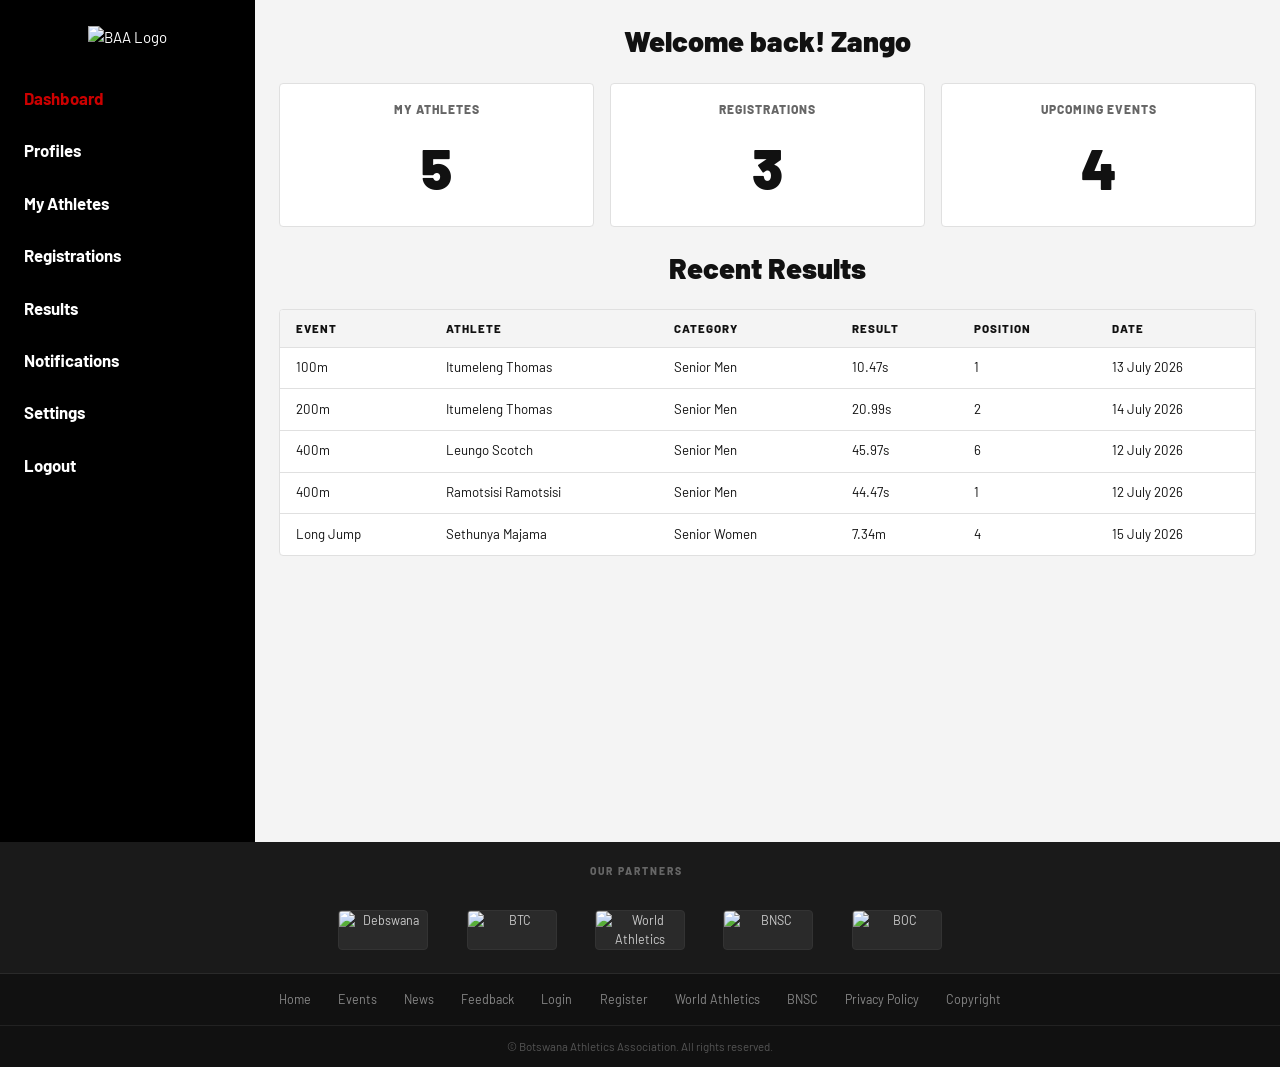
==== commit 0b543d6c: "Add files via upload" ====
--- a/dashboard.html
+++ b/dashboard.html
@@ -50,7 +50,7 @@
       </div>
 
       <!-- RECENT RESULTS -->
-      <h2 style="font-size:1.3rem;font-weight:900;margin-bottom:1rem;">Recent Results</h2>
+<h2 style="font-size:1.8rem;font-weight:900;margin-bottom:1.5rem;text-align:center;">Recent Results</h2>
       <div class="dash-card">
         <table class="dash-table">
           <thead>
@@ -115,11 +115,11 @@
   <footer class="baa-footer">
     <div class="footer-partners">
       <span class="footer-partners-label">Our Partners</span>
-      <a href="https://www.debswana.com" target="_blank" rel="noopener" class="partner-link" title="Debswana"><span class="partner-text">Debswana</span></a>
-      <a href="https://www.btc.bw" target="_blank" rel="noopener" class="partner-link" title="BTC"><span class="partner-text">BTC</span></a>
-      <a href="https://www.worldathletics.org" target="_blank" rel="noopener" class="partner-link" title="World Athletics"><span class="partner-text">World Athletics</span></a>
-      <a href="https://www.bnsc.gov.bw" target="_blank" rel="noopener" class="partner-link" title="BNSC"><span class="partner-text">BNSC</span></a>
-      <a href="https://www.bocbotsoc.org.bw" target="_blank" rel="noopener" class="partner-link" title="BOC"><span class="partner-text">BOC</span></a>
+<a href="https://www.debswana.com" target="_blank" rel="noopener" class="partner-link" title="Debswana"><img src="img/debswanalogo.webp" alt="Debswana" /></a>
+<a href="https://www.btc.bw" target="_blank" rel="noopener" class="partner-link" title="BTC"><img src="img/btclogo.webp" alt="BTC" /></a>
+<a href="https://www.worldathletics.org" target="_blank" rel="noopener" class="partner-link" title="World Athletics"><img src="img/worldathleticslogo.jpg" alt="World Athletics" /></a>
+<a href="https://www.bnsc.gov.bw" target="_blank" rel="noopener" class="partner-link" title="BNSC"><img src="img/bnsclogo.jpg" alt="BNSC" /></a>
+<a href="https://www.bocbotsoc.org.bw" target="_blank" rel="noopener" class="partner-link" title="BOC"><img src="img/bnoc.webp" alt="BOC" /></a>
     </div>
     <div class="footer-links-row">
       <a href="index.html">Home</a>
--- a/styles.css
+++ b/styles.css
@@ -1037,14 +1037,13 @@
   transform: translateY(-2px);
 }
 .partner-link img {
-  max-width: 80px;
-  max-height: 32px;
-  object-fit: contain;
-  filter: brightness(0) invert(0.7);
+  width: 100%;
+  height: 100%;
+  object-fit: fill;
   transition: filter 0.2s;
 }
 .partner-link:hover img {
-  filter: brightness(0) invert(1);
+  filter: brightness(1.1);
 }
 .partner-link .partner-text {
   font-size: 0.7rem;
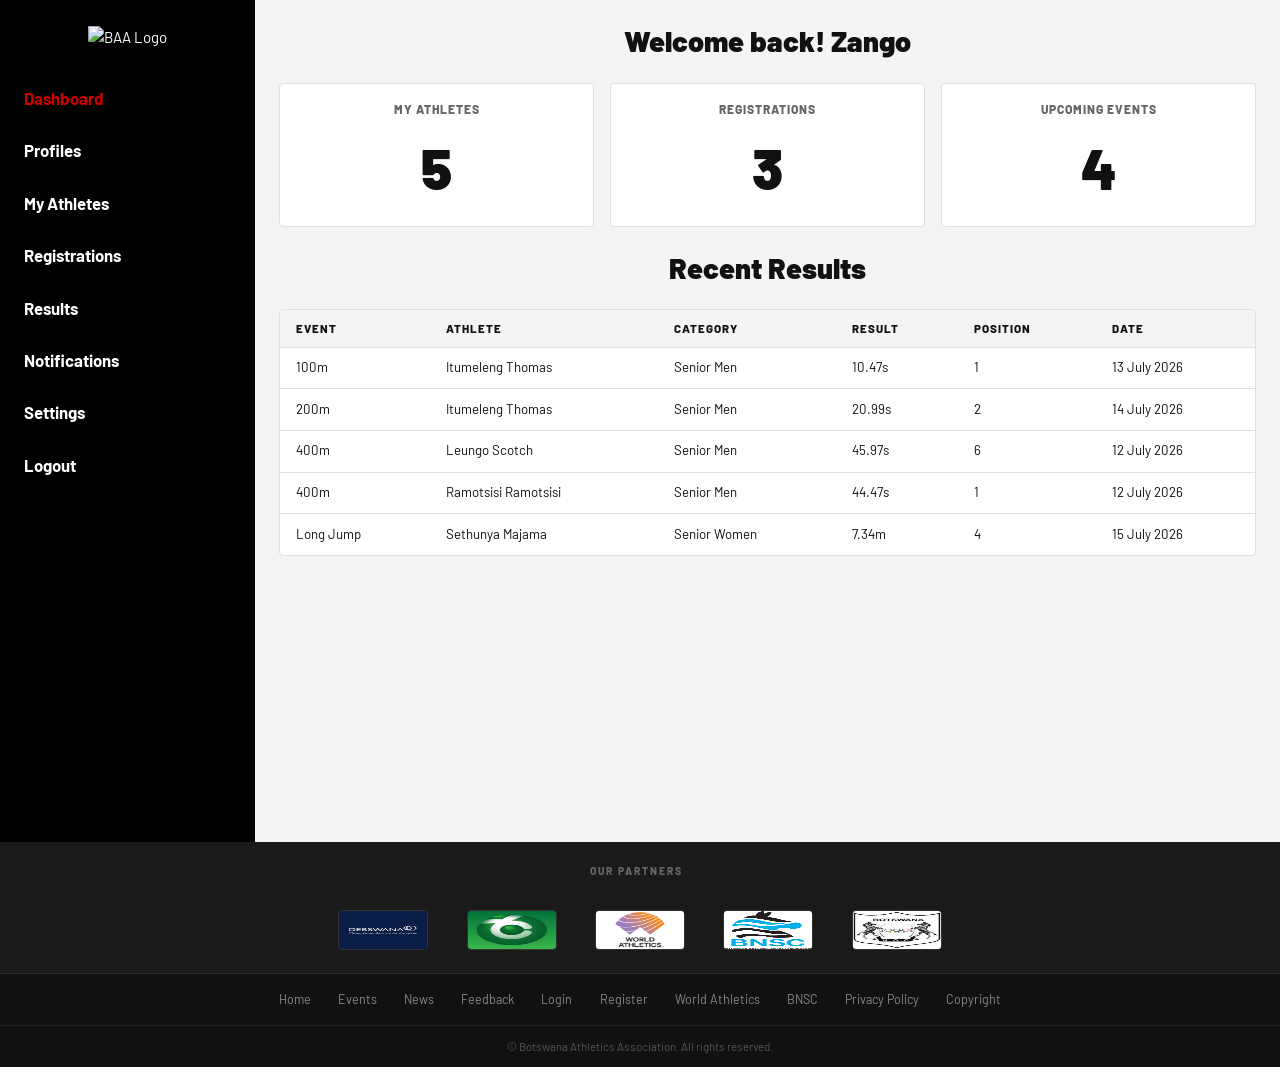
==== commit 29f092d1: "Update dashboard.html" ====
--- a/dashboard.html
+++ b/dashboard.html
@@ -115,11 +115,11 @@
   <footer class="baa-footer">
     <div class="footer-partners">
       <span class="footer-partners-label">Our Partners</span>
-<a href="https://www.debswana.com" target="_blank" rel="noopener" class="partner-link" title="Debswana"><img src="img/debswanalogo.webp" alt="Debswana" /></a>
-<a href="https://www.btc.bw" target="_blank" rel="noopener" class="partner-link" title="BTC"><img src="img/btclogo.webp" alt="BTC" /></a>
-<a href="https://www.worldathletics.org" target="_blank" rel="noopener" class="partner-link" title="World Athletics"><img src="img/worldathleticslogo.jpg" alt="World Athletics" /></a>
-<a href="https://www.bnsc.gov.bw" target="_blank" rel="noopener" class="partner-link" title="BNSC"><img src="img/bnsclogo.jpg" alt="BNSC" /></a>
-<a href="https://www.bocbotsoc.org.bw" target="_blank" rel="noopener" class="partner-link" title="BOC"><img src="img/bnoc.webp" alt="BOC" /></a>
+<a href="https://www.debswana.com" target="_blank" rel="noopener" class="partner-link" title="Debswana"><img src="images/debswanalogo.webp" alt="Debswana" /></a>
+<a href="https://www.btc.bw" target="_blank" rel="noopener" class="partner-link" title="BTC"><img src="images/btclogo.webp" alt="BTC" /></a>
+<a href="https://www.worldathletics.org" target="_blank" rel="noopener" class="partner-link" title="World Athletics"><img src="images/worldathleticslogo.jpg" alt="World Athletics" /></a>
+<a href="https://www.bnsc.gov.bw" target="_blank" rel="noopener" class="partner-link" title="BNSC"><img src="images/bnsclogo.jpg" alt="BNSC" /></a>
+<a href="https://www.bocbotsoc.org.bw" target="_blank" rel="noopener" class="partner-link" title="BOC"><img src="images/bnoc.webp" alt="BOC" /></a>
     </div>
     <div class="footer-links-row">
       <a href="index.html">Home</a>
@@ -139,4 +139,3 @@
   <script src="https://cdn.jsdelivr.net/npm/bootstrap@5.3.3/dist/js/bootstrap.bundle.min.js"></script>
 </body>
 </html>
-
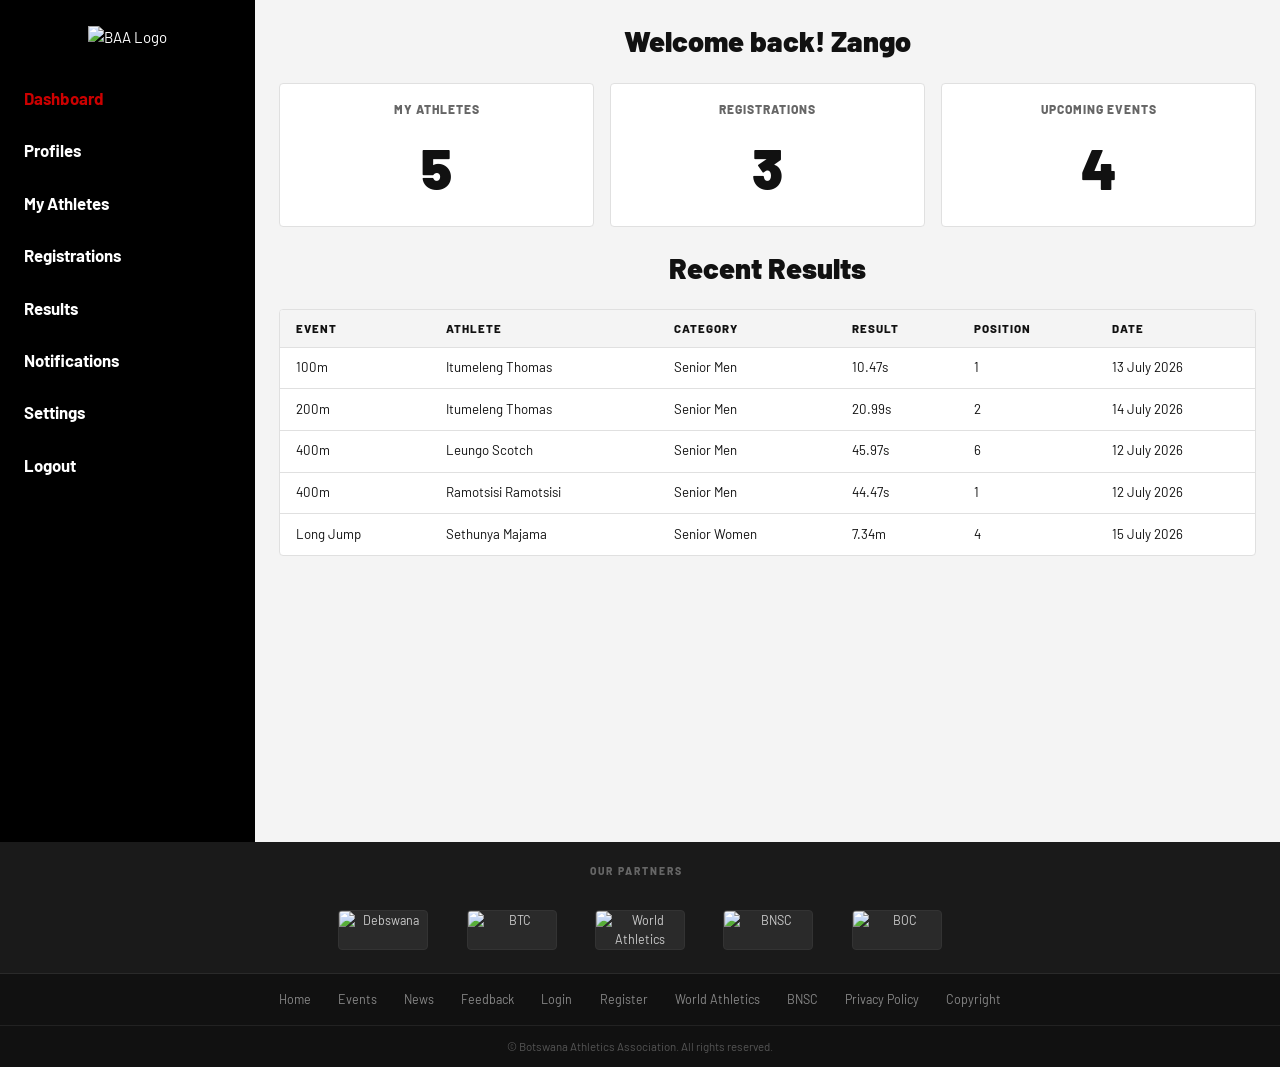
==== commit e2361e76: "Add files via upload" ====
--- a/dashboard.html
+++ b/dashboard.html
@@ -14,7 +14,7 @@
     <!-- SIDEBAR -->
     <aside class="sidebar" aria-label="Dashboard navigation">
       <div class="sidebar-logo">
-        <img src="img/botswana-athletics-association.jpg" alt="BAA Logo" />
+        <img src="images/botswana-athletics-association.jpg" alt="BAA Logo" />
       </div>
       <nav>
         <a href="dashboard.html" class="active-red">Dashboard</a>
--- a/styles.css
+++ b/styles.css
@@ -274,7 +274,7 @@
 .section-header a:hover { opacity: 0.7; }
 
 /* ============================================================
-   EVENT STRIPS (Homepage Upcoming Events)
+   EVENT STRIPS (Homepage Upcoming Events - legacy)
    ============================================================ */
 .event-strip {
   display: flex;
@@ -316,6 +316,112 @@
   margin-top: 0.2rem;
 }
 .event-strip small i { font-size: 0.85rem; }
+
+/* ============================================================
+   UPCOMING EVENTS CARDS (Homepage)
+   ============================================================ */
+.upcoming-events-row { width: 100%; }
+
+.upcoming-events-grid {
+  display: flex;
+  gap: 1rem;
+  flex-wrap: nowrap;
+  justify-content: center; /* centers the 3 cards */
+  align-items: stretch;
+  margin-bottom: 0.9rem;
+}
+
+.event-card {
+  width: 100%;
+  max-width: 320px;
+  flex: 1 1 0;
+  border: 1px solid var(--grey-mid);
+  border-radius: var(--radius);
+  background: var(--white);
+  padding: 0;
+  overflow: hidden;
+  color: inherit;
+  text-decoration: none;
+  transition: all 0.2s ease;
+  box-shadow: 0 2px 10px rgba(0,0,0,0.03);
+}
+
+.event-card:hover {
+  border-color: var(--red);
+  transform: translateY(-2px);
+  box-shadow: 0 6px 20px rgba(0,0,0,0.07);
+}
+
+.event-card-top {
+  display: flex;
+  align-items: center;
+  justify-content: space-between;
+  gap: 0.75rem;
+  padding: 0.8rem 1rem;
+  border-bottom: 1px solid var(--grey-mid);
+  background: var(--grey-light);
+}
+
+.event-card-date {
+  font-size: 0.78rem;
+  font-weight: 900;
+  color: var(--red);
+  text-transform: uppercase;
+  letter-spacing: 0.6px;
+}
+
+.event-card-icon {
+  width: 34px;
+  height: 34px;
+  border-radius: var(--radius);
+  background: var(--white);
+  border: 1px solid var(--grey-mid);
+  display: flex;
+  align-items: center;
+  justify-content: center;
+  color: var(--red);
+  flex-shrink: 0;
+}
+
+.event-card-icon i { font-size: 1rem; }
+
+.event-card-body {
+  padding: 0.95rem 1rem 1.05rem;
+}
+
+.event-card-title {
+  font-size: 0.95rem;
+  font-weight: 900;
+  color: var(--black);
+  margin-bottom: 0.4rem;
+  line-height: 1.25;
+}
+
+.event-card-place {
+  font-size: 0.78rem;
+  color: var(--grey-text);
+  display: flex;
+  align-items: center;
+  gap: 0.35rem;
+}
+
+.upcoming-events-footer {
+  display: flex;
+  justify-content: center; /* centers "View All Events" */
+  margin-top: 0.25rem;
+}
+
+/* Stack cards on smaller screens */
+@media (max-width: 992px) {
+  .upcoming-events-grid {
+    flex-wrap: wrap;
+    justify-content: center;
+  }
+  .event-card {
+    max-width: 420px;
+    flex: 0 1 360px;
+  }
+}
 
 /* ============================================================
    NEWS ITEMS (Homepage)
@@ -403,12 +509,14 @@
   transition: all 0.2s;
 }
 .pagination-baa .page-link:hover,
-.baa-pagination a:hover:not(.active) {
+.baa-pagination a:hover:not(.active),
+.page-link-btn:hover:not(.active) {
   border-color: var(--black);
   background: var(--grey-light);
 }
 .pagination-baa .page-item.active .page-link,
-.baa-pagination a.active {
+.baa-pagination a.active,
+.page-link-btn.active {
   background: var(--red);
   color: var(--white);
   border-color: var(--red);
@@ -416,6 +524,31 @@
 .pagination-baa .page-item.disabled .page-link {
   color: var(--grey-mid);
   pointer-events: none;
+}
+.page-link-btn {
+  display: inline-flex;
+  align-items: center;
+  justify-content: center;
+  min-width: 36px;
+  height: 36px;
+  border: 1px solid var(--grey-mid);
+  border-radius: var(--radius);
+  padding: 0.35rem 0.7rem;
+  font-size: 0.82rem;
+  font-weight: 600;
+  color: var(--black);
+  background: var(--white);
+  text-decoration: none;
+  transition: all 0.2s;
+  cursor: pointer;
+}
+.page-link-btn i {
+  font-size: 0.9rem;
+  line-height: 1;
+}
+.page-link-btn:focus {
+  outline: none;
+  box-shadow: 0 0 0 3px rgba(204,0,0,0.12);
 }
 
 /* ============================================================
@@ -922,6 +1055,10 @@
 @media (max-width: 768px) {
   .hero-section::after { display: none; }
   .hero-text h1 { font-size: 1.6rem; }
+
+  /* Ensure hero background image always looks good on smaller screens */
+  .hero-video-wrap .hero-bg-image { object-position: center center; }
+
 
   .dashboard-layout { flex-direction: column; }
   .sidebar {
@@ -1133,7 +1270,7 @@
 .baa-navbar .btn-login:hover { background: var(--red-dark); }
 
 /* ============================================================
-   HERO VIDEO BACKGROUND
+   HERO BACKGROUND (image)
    ============================================================ */
 .hero-video-wrap {
   position: relative;
@@ -1150,13 +1287,14 @@
   width: 100%;
   height: 100%;
   object-fit: cover;
+  object-position: center;
   z-index: 0;
-  opacity: 0.4;
+  opacity: 0.9;
 }
 .hero-video-overlay {
   position: absolute;
   inset: 0;
-  background: linear-gradient(to right, rgba(0,0,0,0.85) 55%, rgba(0,0,0,0.3) 100%);
+  background: linear-gradient(to right, rgba(0,0,0,0.65) 40%, rgba(0,0,0,0.18) 100%);
   z-index: 1;
 }
 .hero-video-content {
@@ -1174,6 +1312,7 @@
 .hero-video-content h1 span { color: var(--red); }
 .hero-video-content p { color: #bbb; margin-top: 1rem; font-size: 0.95rem; max-width: 400px; }
 .hero-video-content .hero-buttons { margin-top: 1.5rem; display: flex; gap: 0.8rem; flex-wrap: wrap; }
+
 
 /* Hero logo container — unique non-circular shape */
 .hero-logo-box {
@@ -1306,4 +1445,4 @@
 .quick-link-item:last-child { border-right: none; }
 .quick-link-item:hover { background: rgba(0,0,0,0.15); color: #fff; }
 .quick-link-item i { font-size: 1.4rem; }
-.quick-link-item span { font-size: 0.78rem; font-weight: 700; text-transform: uppercase; letter-spacing: 1px; }+.quick-link-item span { font-size: 0.78rem; font-weight: 700; text-transform: uppercase; letter-spacing: 1px; }
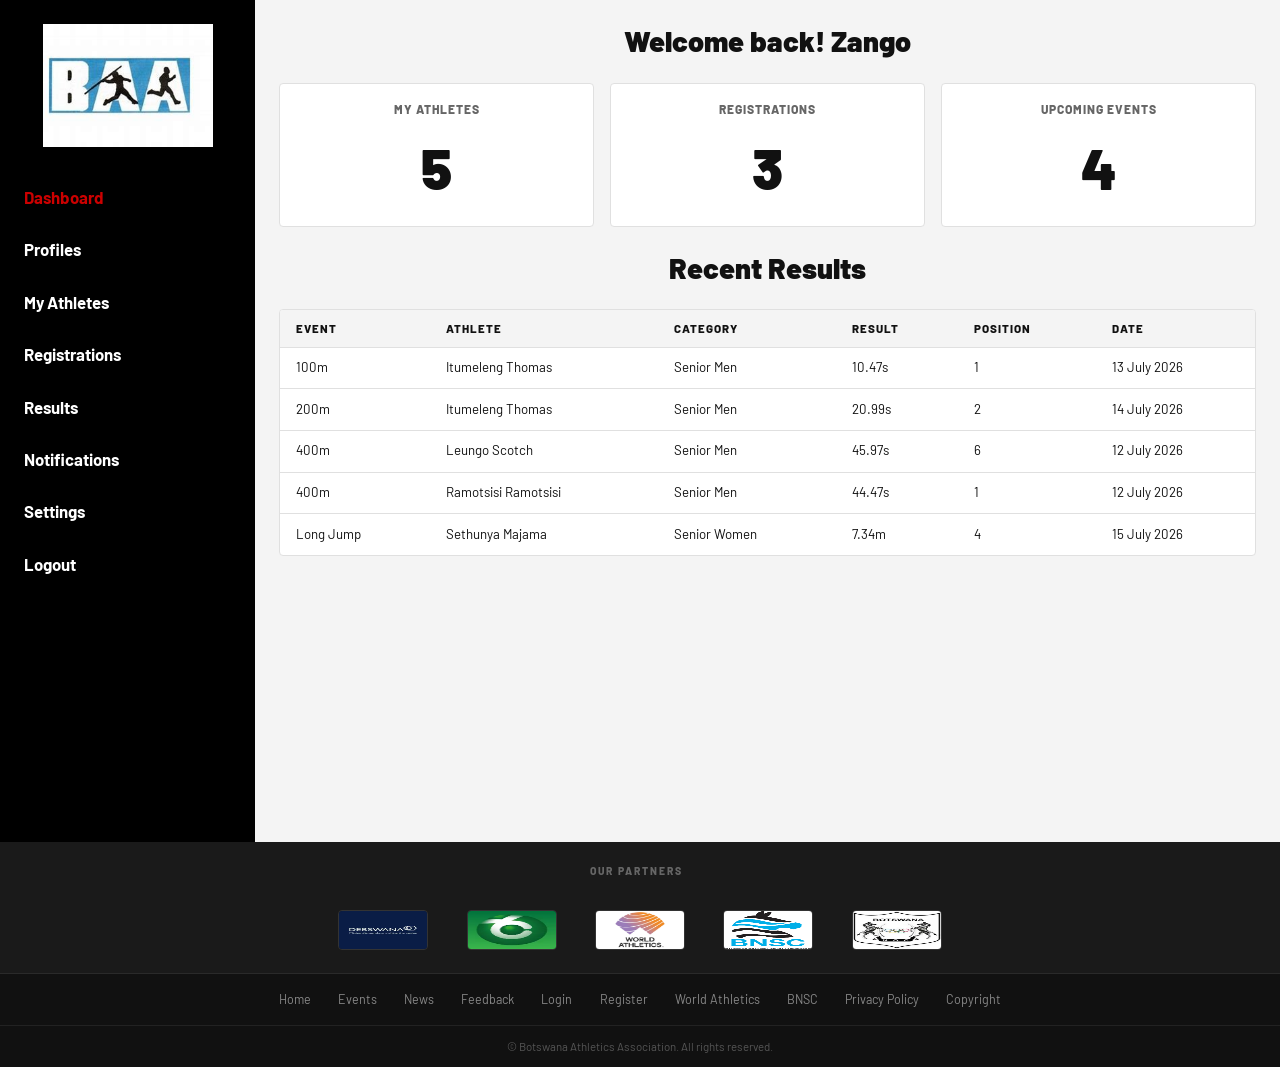
==== commit d7be422d: "Update dashboard.html" ====
--- a/dashboard.html
+++ b/dashboard.html
@@ -119,7 +119,7 @@
 <a href="https://www.btc.bw" target="_blank" rel="noopener" class="partner-link" title="BTC"><img src="images/btclogo.webp" alt="BTC" /></a>
 <a href="https://www.worldathletics.org" target="_blank" rel="noopener" class="partner-link" title="World Athletics"><img src="images/worldathleticslogo.jpg" alt="World Athletics" /></a>
 <a href="https://www.bnsc.gov.bw" target="_blank" rel="noopener" class="partner-link" title="BNSC"><img src="images/bnsclogo.jpg" alt="BNSC" /></a>
-<a href="https://www.bocbotsoc.org.bw" target="_blank" rel="noopener" class="partner-link" title="BOC"><img src="images/bnoc.webp" alt="BOC" /></a>
+<a href="https://www.botswananoc.org" target="_blank" rel="noopener" class="partner-link" title="BOC"><img src="images/bnoc.webp" alt="BOC" /></a>
     </div>
     <div class="footer-links-row">
       <a href="index.html">Home</a>
--- a/styles.css
+++ b/styles.css
@@ -443,6 +443,9 @@
   border-radius: var(--radius);
   flex-shrink: 0;
   overflow: hidden;
+  object-fit: cover;
+  object-position: center;
+  display: block;
 }
 .news-item h6 {
   font-size: 0.88rem;
